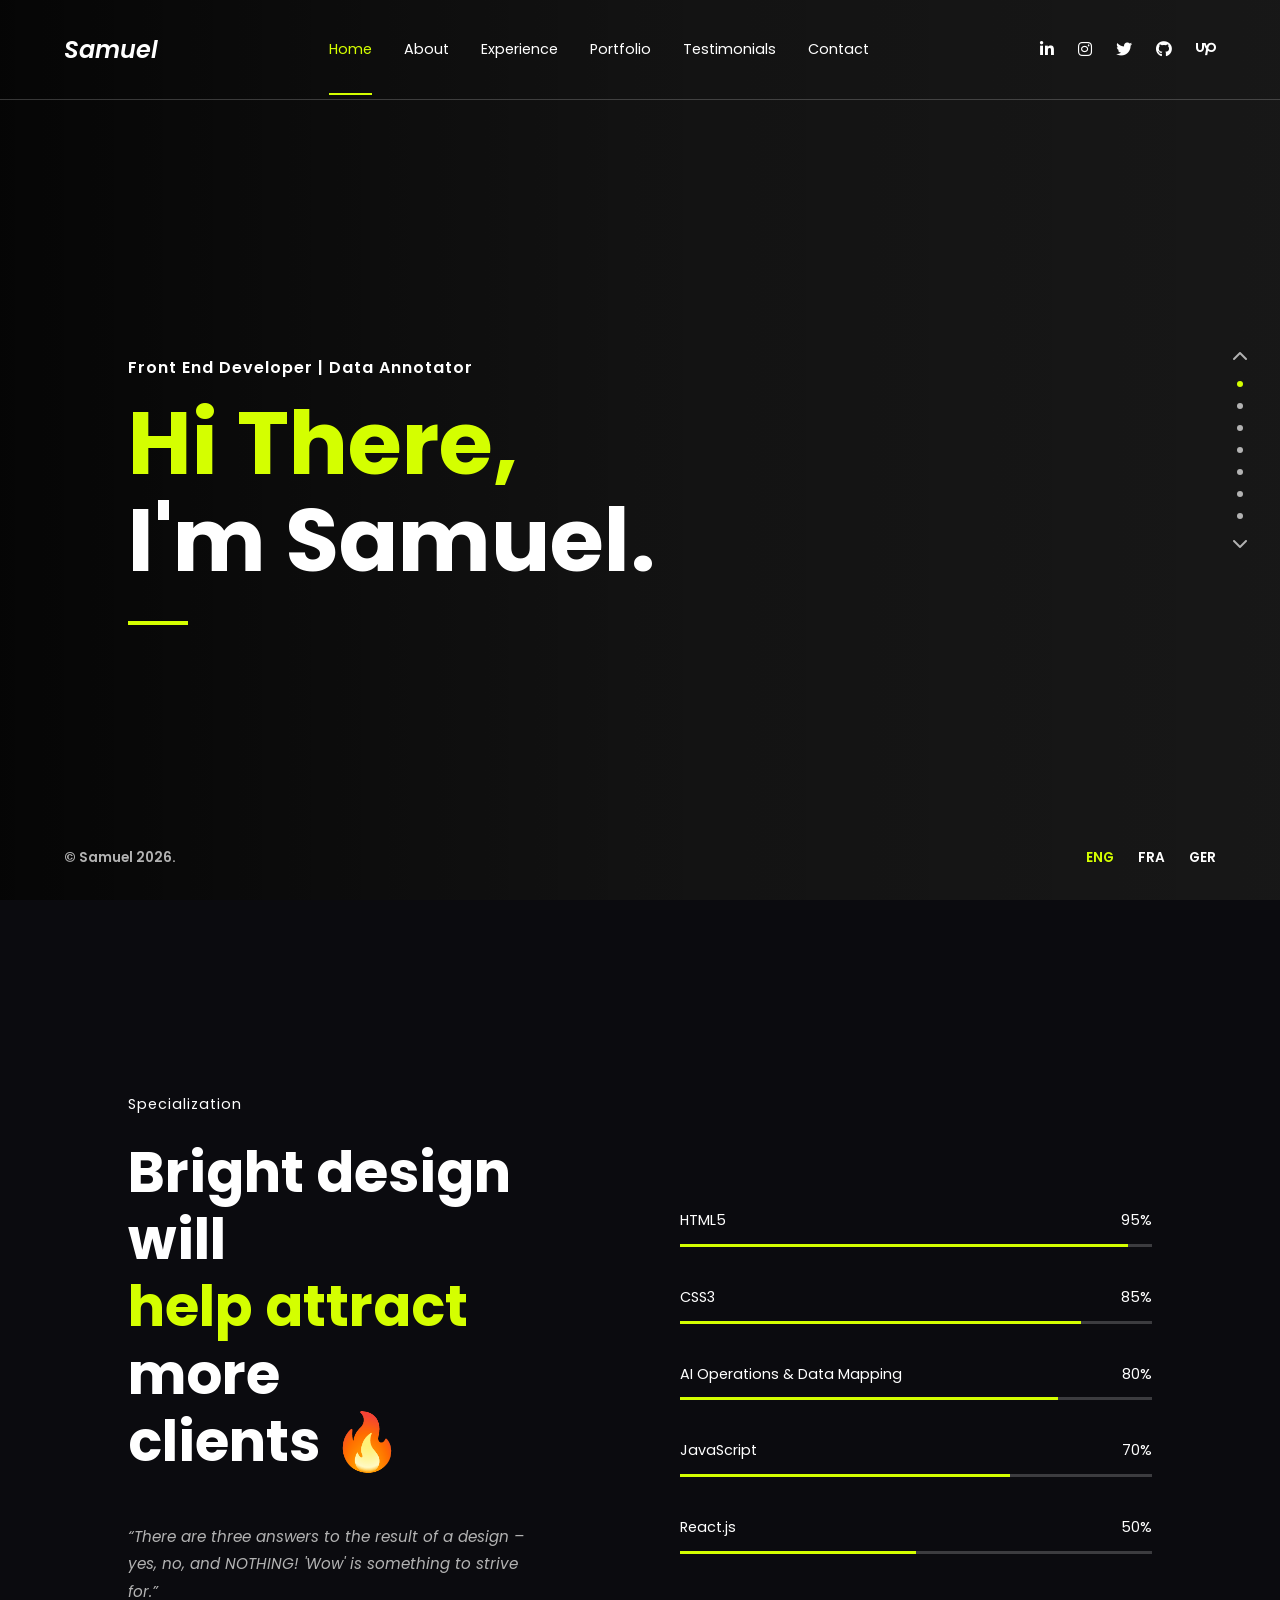
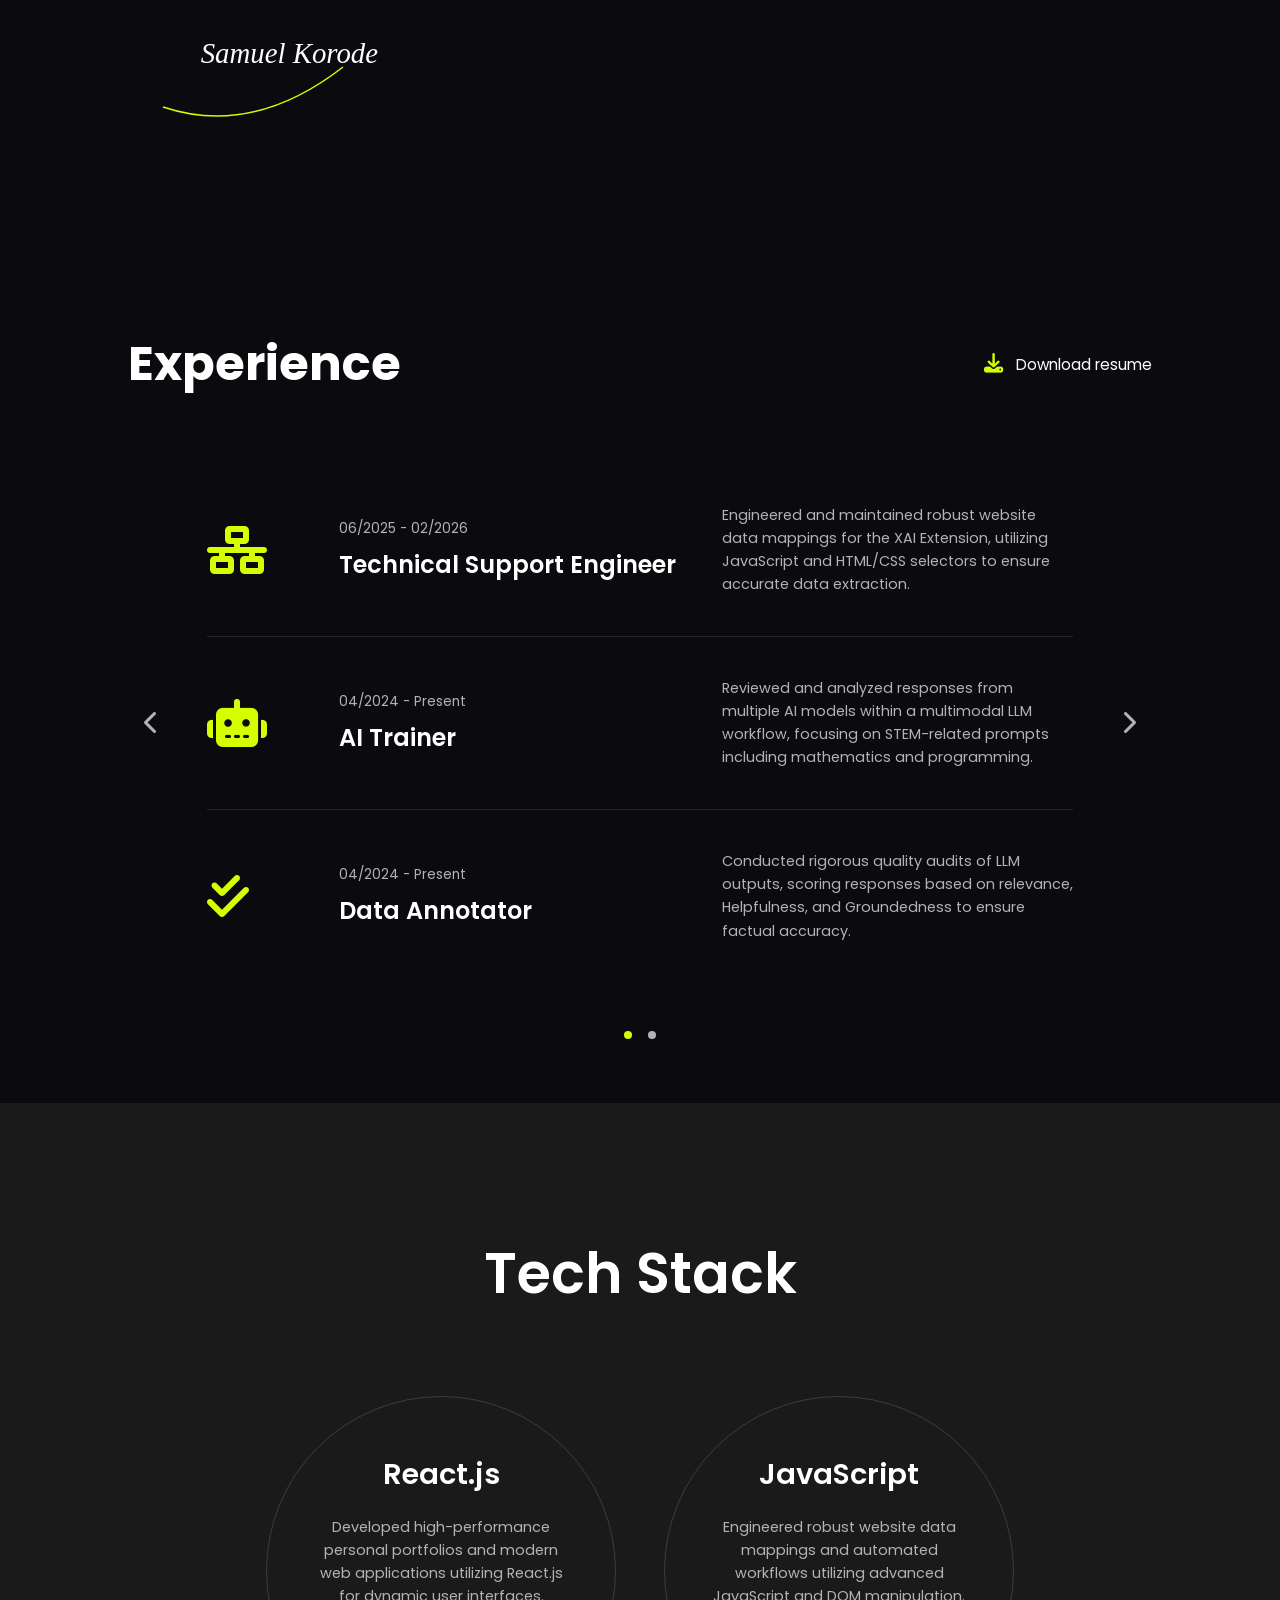
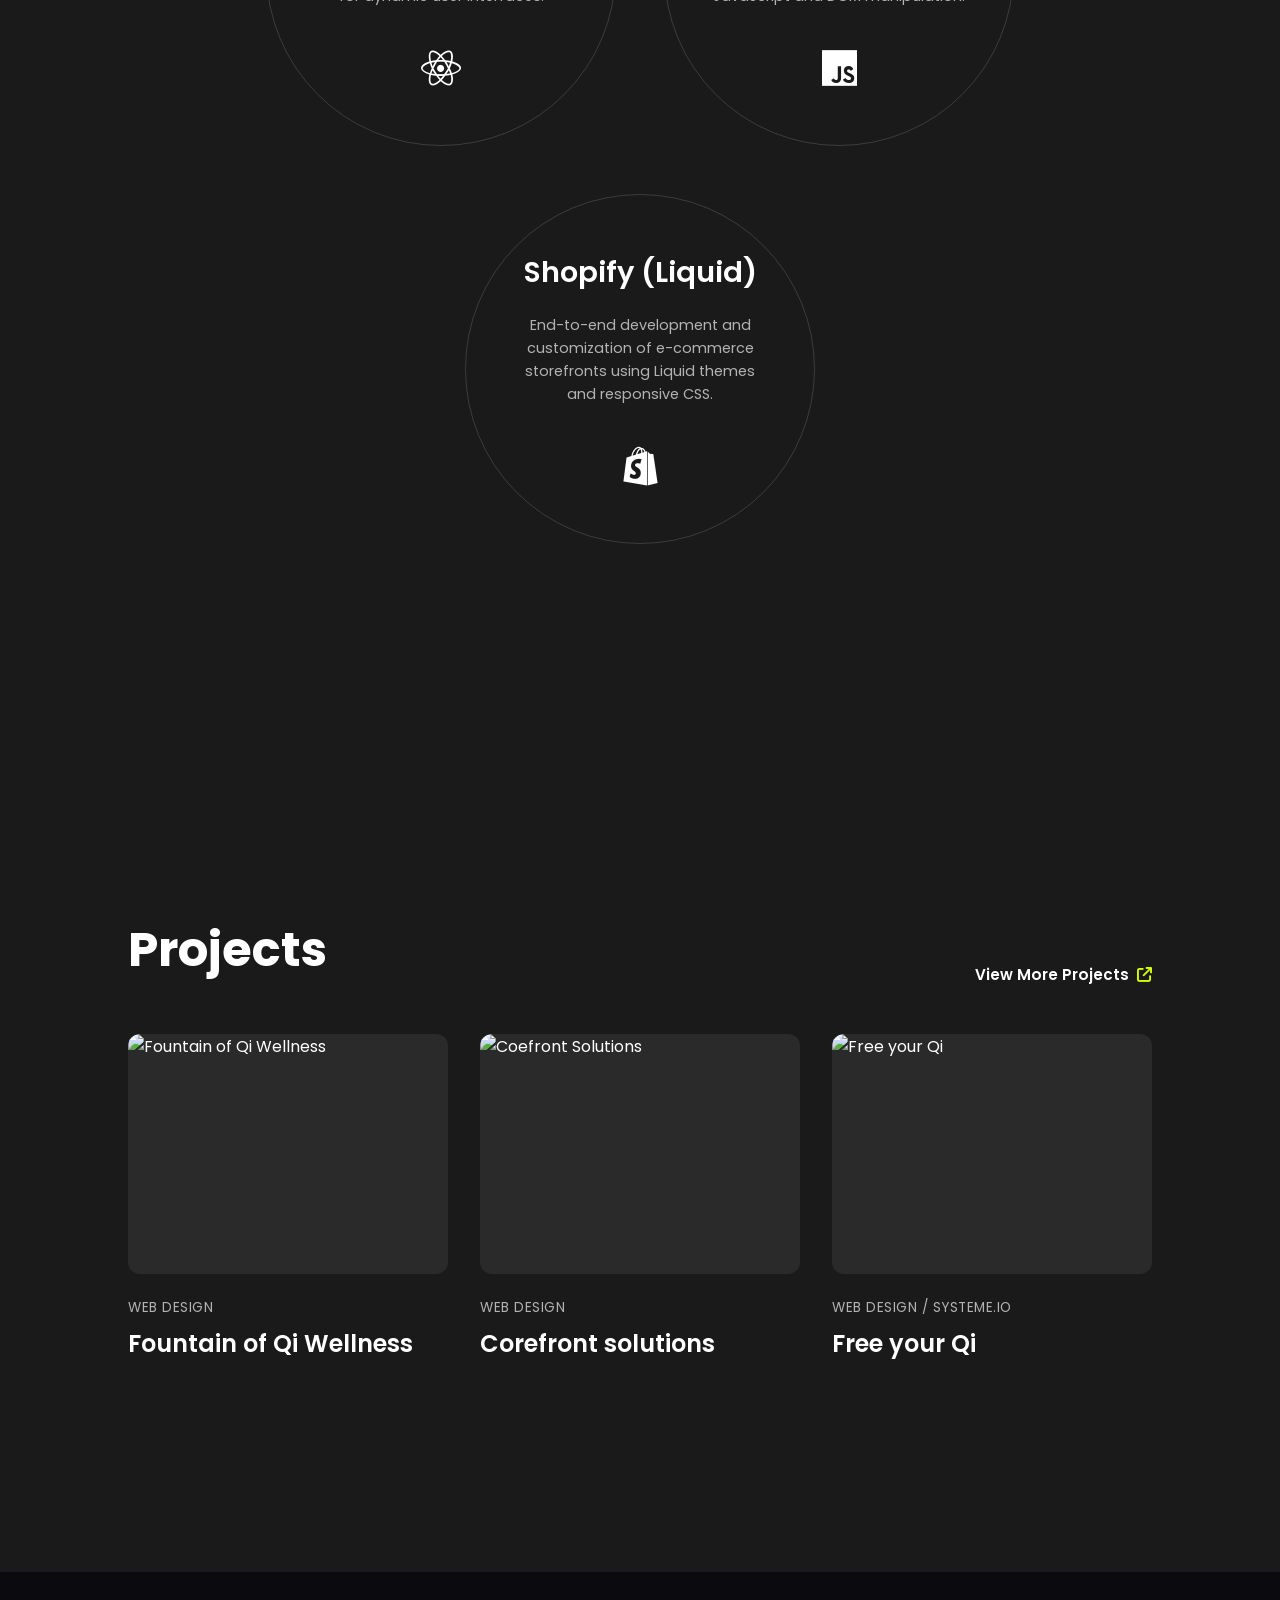
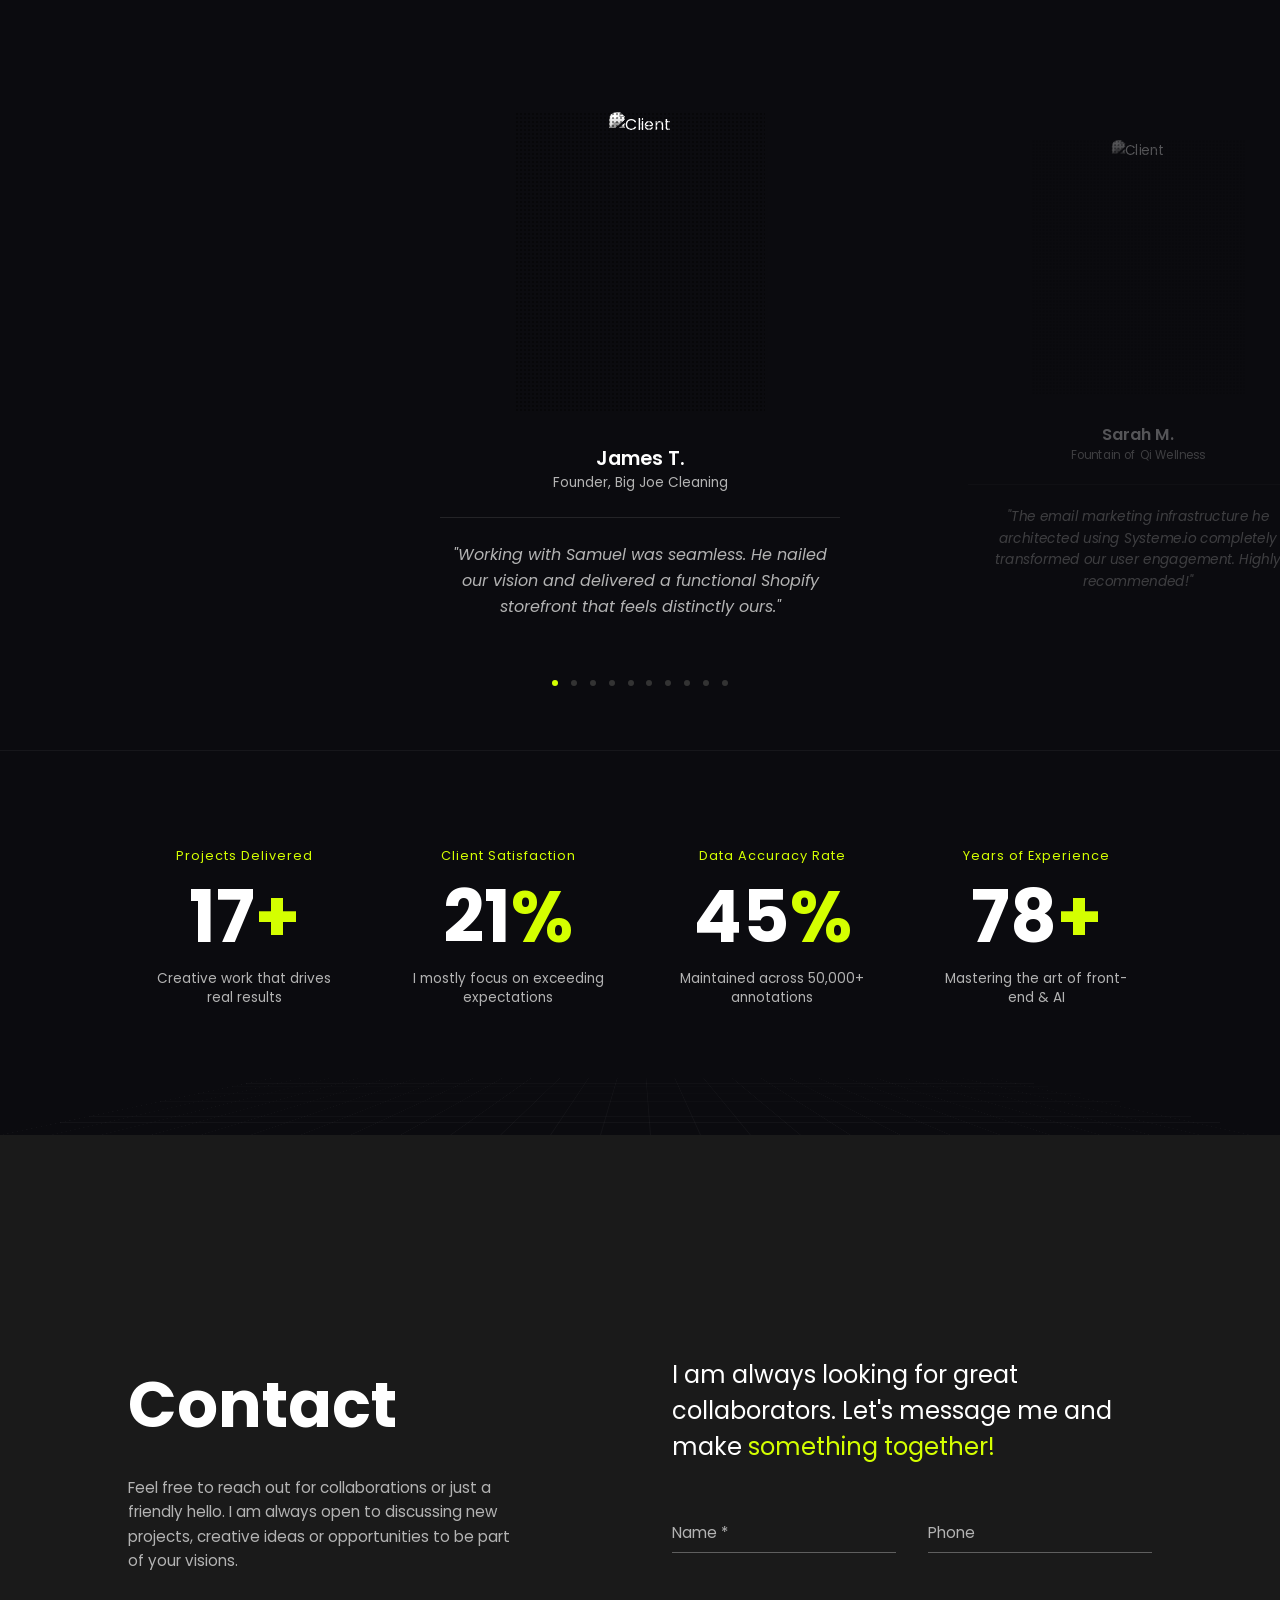
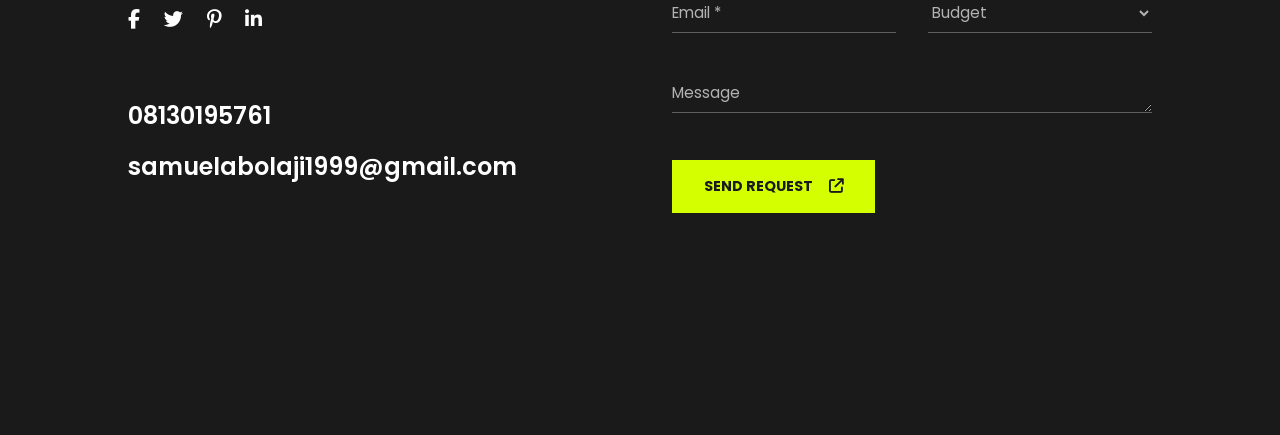
==== SAMUEL_KORODE/index.html @ cc72a1ad "Add files via upload" ====
<!DOCTYPE html>
<html lang="en">
<head>
    <meta charset="UTF-8">
    <meta name="viewport" content="width=device-width, initial-scale=1.0">
    <title>Samuel Korode - Portfolio</title>
    <link rel="stylesheet" href="style.css">
    <link rel="stylesheet" href="https://cdnjs.cloudflare.com/ajax/libs/font-awesome/6.4.0/css/all.min.css">
    <link rel="shortcut icon" href="https://www.dropbox.com/scl/fi/amat9wud481mohbebczax/Background_Samuel-2.jpg?rlkey=lfmu0e4gyakdia7gyqs7s1cp0&st=jr4d5zgm&raw=1" type="image/x-icon">
</head>
<body>
    
    <nav class="navbar" id="navbar">
        <div class="logo">Samuel</div>
        
        <ul class="nav-links">
            <li class="active"><a href="#home">Home</a></li>
            <li><a href="#about">About</a></li>
            <li><a href="#experience">Experience</a></li>
            <li><a href="#portfolio">Portfolio</a></li>
            <li><a href="#testimonials">Testimonials</a></li>
            <li><a href="#contact">Contact</a></li>
        </ul>

        <div class="social-icons">
            <a href="https://www.linkedin.com/in/samuel-korode-459b5424b?utm_source=share_via&utm_content=profile&utm_medium=member_ios" target="_blank" aria-label="LinkedIn"><i class="fab fa-linkedin-in"></i></a>
            <a href="https://www.instagram.com/abolajisammy?stkn=MWN5NDUyZHBla2lhZQ%3D%3D&utm_source=qr" target="_blank" aria-label="Instagram"><i class="fab fa-instagram"></i></a>
            <a href="https://x.com/abolajisammy?s=11" target="_blank" aria-label="X (Twitter)"><i class="fab fa-twitter"></i></a>
            <a href="https://github.com/Abolajisammy" target="_blank" aria-label="GitHub"><i class="fab fa-github"></i></a>
            <a href="https://www.upwork.com/freelancers/~01b46261e9707cd22a?companyReference=1553906785079644161&mp_source=share" target="_blank" aria-label="Upwork"><i class="fa-brands fa-upwork"></i></a>
        </div>

        <div class="hamburger">
            <i class="fas fa-bars"></i>
        </div>
    </nav>

    <header id="home" class="hero-section">
        <div class="overlay"></div>

        <div class="hero-content">
            <div class="text-content">
                <p class="subtitle">Front End Developer | Data Annotator</p>
                <h1 class="main-title">
                    <span class="accent-text">Hi There,</span><br>
                    I'm Samuel.
                </h1>
                <div class="accent-line"></div>
            </div>

            <div class="play-button-container" style="display: none;">
                <a href="#" class="play-button">
                    <i class="fas fa-play"></i>
                </a>
            </div>
        </div>

        <div class="slider-pagination">
            <i class="fas fa-chevron-up"></i>
            <span class="dot active-dot"></span>
            <span class="dot"></span>
            <span class="dot"></span>
            <span class="dot"></span>
            <span class="dot"></span>
            <span class="dot"></span>
            <span class="dot"></span>
            <i class="fas fa-chevron-down"></i>
        </div>
    </header>

    <section id="about" class="about-section">
        <div class="about-content">
            
            <div class="about-left">
                <p class="subtitle">Specialization</p>
                <h2 class="section-title">
                    Bright design will <br>
                    <span class="accent-text">help attract</span> more<br>
                    clients 🔥
                </h2>
                
                <div class="quote-box">
                    <p>“There are three answers to the result of a design – yes, no, and NOTHING! 'Wow' is something to strive for.”</p>
                    <div class="signature-wrapper">
                        <!-- Curved decorative line SVG -->
                        <svg class="signature-curve" viewBox="0 0 200 100" xmlns="http://www.w3.org/2000/svg">
                            <path d="M 10 90 Q 100 120 190 50" fill="transparent" stroke="#d4ff00" stroke-width="1.5"/>
                        </svg>
                        <span class="signature">Samuel Korode</span>
                    </div>
                </div>
            </div>

            <div class="about-right">
                
                <div class="skill">
                    <div class="skill-info">
                        <span>HTML5</span>
                        <span>95%</span>
                    </div>
                    <div class="skill-bar">
                        <div class="skill-progress" style="width: 95%;"></div>
                    </div>
                </div>

                <div class="skill">
                    <div class="skill-info">
                        <span>CSS3</span>
                        <span>85%</span>
                    </div>
                    <div class="skill-bar">
                        <div class="skill-progress" style="width: 85%;"></div>
                    </div>
                </div>

                <div class="skill">
                    <div class="skill-info">
                        <span>AI Operations & Data Mapping</span>
                        <span>80%</span>
                    </div>
                    <div class="skill-bar">
                        <div class="skill-progress" style="width: 80%;"></div>
                    </div>
                </div>

                <div class="skill">
                    <div class="skill-info">
                        <span>JavaScript</span>
                        <span>70%</span>
                    </div>
                    <div class="skill-bar">
                        <div class="skill-progress" style="width: 70%;"></div>
                    </div>
                </div>

                <div class="skill">
                    <div class="skill-info">
                        <span>React.js</span>
                        <span>50%</span>
                    </div>
                    <div class="skill-bar">
                        <div class="skill-progress" style="width: 50%;"></div>
                    </div>
                </div>

            </div>
        </div>
    </section>
    <section id="experience" class="experience-section">
        <div class="exp-container">
            
            <!-- Header -->
            <div class="exp-header">
                <h2 class="section-title">Experience</h2>
                <a href="Samuel korode__Resume.pdf" class="download-btn" download>
                    <i class="fas fa-download"></i> Download resume
                </a>
            </div>

            <div class="carousel-wrapper">
                <button class="carousel-btn prev-btn"><i class="fas fa-chevron-left"></i></button>
                
                <div class="carousel-track-container">
                    <ul class="carousel-track">
                        
                        <li class="carousel-slide current-slide">
                            <div class="exp-row">
                                <div class="exp-logo"><i class="fas fa-network-wired fa-3x"></i></div>
                                <div class="exp-details">
                                    <span class="exp-date">06/2025 - 02/2026</span>
                                    <h3 class="exp-title">Technical Support Engineer</h3>
                                </div>
                                <div class="exp-desc">
                                    <p>Engineered and maintained robust website data mappings for the XAI Extension, utilizing JavaScript and HTML/CSS selectors to ensure accurate data extraction.</p>
                                </div>
                            </div>
                            
                            <div class="exp-row">
                                <div class="exp-logo"><i class="fas fa-robot fa-3x"></i></div>
                                <div class="exp-details">
                                    <span class="exp-date">04/2024 - Present</span>
                                    <h3 class="exp-title">AI Trainer</h3>
                                </div>
                                <div class="exp-desc">
                                    <p>Reviewed and analyzed responses from multiple AI models within a multimodal LLM workflow, focusing on STEM-related prompts including mathematics and programming.</p>
                                </div>
                            </div>

                            <div class="exp-row border-none">
                                <div class="exp-logo"><i class="fas fa-check-double fa-3x"></i></div>
                                <div class="exp-details">
                                    <span class="exp-date">04/2024 - Present</span>
                                    <h3 class="exp-title">Data Annotator</h3>
                                </div>
                                <div class="exp-desc">
                                    <p>Conducted rigorous quality audits of LLM outputs, scoring responses based on relevance, Helpfulness, and Groundedness to ensure factual accuracy.</p>
                                </div>
                            </div>
                        </li>

                        <li class="carousel-slide">
                            <div class="exp-row border-none">
                                <div class="exp-logo"><i class="fas fa-code fa-3x"></i></div>
                                <div class="exp-details">
                                    <span class="exp-date">02/2022 - Present</span>
                                    <h3 class="exp-title">Front End Developer</h3>
                                </div>
                                <div class="exp-desc">
                                    <p>End-to-end development and customization of the Big Joe Cleaning Kit storefront, modifying Liquid themes and CSS to ensure mobile responsiveness.</p>
                                </div>
                            </div>
                        </li>

                    </ul>
                </div>

                <button class="carousel-btn next-btn"><i class="fas fa-chevron-right"></i></button>
            </div>

            <!-- Pagination Dots -->
            <div class="carousel-nav">
                <button class="carousel-indicator current-indicator"></button>
                <button class="carousel-indicator"></button>
            </div>

        </div>
    </section>
    <section id="tech-stack" class="tech-stack-section">
        <h2 class="section-title text-center">Tech Stack</h2>
        
        <div class="tech-container">
            <div class="tech-circle">
                <h3>React.js</h3>
                <p>Developed high-performance personal portfolios and modern web applications utilizing React.js for dynamic user interfaces.</p>
                <i class="fab fa-react tech-icon"></i>
            </div>
            
            <div class="tech-circle">
                <h3>JavaScript</h3>
                <p>Engineered robust website data mappings and automated workflows utilizing advanced JavaScript and DOM manipulation.</p>
                <i class="fab fa-js tech-icon"></i>
            </div>
            
            <div class="tech-circle">
                <h3>Shopify (Liquid)</h3>
                <p>End-to-end development and customization of e-commerce storefronts using Liquid themes and responsive CSS.</p>
                <i class="fab fa-shopify tech-icon"></i>
            </div>
        </div>
    </section>
    <section id="portfolio" class="projects-section">
        <div class="projects-container">
            
            <div class="projects-header">
                <h2 class="section-title">Projects</h2>
                <a href="#" class="view-more-link">
                    View More Projects <i class="fas fa-arrow-up-right-from-square"></i>
                </a>
            </div>

            <div class="projects-carousel-wrapper">
                
                <div class="projects-track" id="projects-track">
                    <a href="https://fountainofqi.com" class="project-card">
                        <div class="project-img-wrapper">
                            <img src="https://www.dropbox.com/scl/fi/x8t20z3b37zjzmghgv7il/authentically-free.jpg?rlkey=fxzi6b0e34pwojoc3xasxn6ox&st=z2bd4tbh&raw=1" alt="Fountain of Qi Wellness">
                        </div>
                        <div class="project-meta">Web Design</div>
                        <h3 class="project-title">Fountain of Qi Wellness</h3>
                    </a>
                    <a href="https://corefrontsolutions.com" class="project-card">
                        <div class="project-img-wrapper">
                            <img src="https://www.dropbox.com/scl/fi/h4mfdyfpnd7dxkvns9xe9/CEO_Esther.png?rlkey=sxcdgjcflf0rbctpo3eii72jb&st=sk0ubn0n&raw=1" alt="Coefront Solutions">
                        </div>
                        <div class="project-meta">Web Design</div>
                        <h3 class="project-title">Corefront solutions</h3>
                    </a>
                    <a href="https://freeyourqi.systeme.io" class="project-card">
                        <div class="project-img-wrapper">
                            <img src="https://www.dropbox.com/scl/fi/xbopnca3kw4on05q1j9qc/nicole-fountain-of-qi.jpg?rlkey=s8gv5id500e6xa69ty7ykfrsk&st=p3ftjqp9&raw=1" alt="Free your Qi">
                        </div>
                        <div class="project-meta">Web Design / Systeme.io</div>
                        <h3 class="project-title">Free your Qi</h3>
                    </a>

                    <a href="" class="project-card">
                        <div class="project-img-wrapper">
                            <img src="https://www.dropbox.com/scl/fi/tb9ttgclu7egjd18iyrmy/Jellyroll-album-photo.jpg?rlkey=uht521m86dgurn57zw4zp78b8&st=luuximnc&raw=1" alt="Jelly Roll Website">
                        </div>
                        <div class="project-meta">Web Design</div>
                        <h3 class="project-title">Jelly Roll Website</h3>
                    </a>

                    <a href="" class="project-card">
                        <div class="project-img-wrapper">
                            <img src="https://www.dropbox.com/scl/fi/nv9pqwpi9jei2ufxl71x9/cat.png?rlkey=a2726q6147xqs3tdlso3sn50i&st=lgv0j6nx&raw=1" alt="wpg pets website">
                        </div>
                        <div class="project-meta">Web Design</div>
                        <h3 class="project-title">WPG Pets Website</h3>
                    </a>

                    <a href="" class="project-card">
                        <div class="project-img-wrapper">
                            <img src="https://www.dropbox.com/scl/fi/0qbkkywzf64ajlk14dmf9/dirt-plastic.jpg?rlkey=xl9nl9ai1dspl3svohs7ccrh9&st=du6mctsy&raw=1" alt="WRC Recycling website">
                        </div>
                        <div class="project-meta">Web Design</div>
                        <h3 class="project-title">WRC Recycling Website</h3>
                    </a>

                    <a href="https://sauelabolajikorode.vercel.app" class="project-card">
                        <div class="project-img-wrapper">
                            <img src="https://www.dropbox.com/scl/fi/1e8efqmx8ijjkbqaxw813/forms.jpg?rlkey=fy6ot8utifmxe252zur8337le&st=plj7zwvm&raw=1" alt="Portfolio">
                        </div>
                        <div class="project-meta">Web Design</div>
                        <h3 class="project-title">Portfolio - Sam</h3>
                    </a>

                    <a href="" class="project-card">
                        <div class="project-img-wrapper">
                            <img src="https://www.dropbox.com/scl/fi/aewh96upsgrdp4njnff5a/wigs.jpg?rlkey=un47ecb60rywzaybg8l3uj4gt&st=fjuzaztc&raw=1" alt="Hair By Timmy Website">
                        </div>
                        <div class="project-meta">Web Design</div>
                        <h3 class="project-title">Hair By Timmy Website</h3>
                    </a>

                    <a href="" class="project-card">
                        <div class="project-img-wrapper">
                            <img src="https://www.dropbox.com/scl/fi/a9f8lp0ym58j7wit9gw11/hair-by-timmy.jpg?rlkey=7ebav3apnvmolvhyxebpsnyuu&st=lv25uft3&raw=1" alt="Lux Wig">
                        </div>
                        <div class="project-meta">E-commerce</div>
                        <h3 class="project-title">Lux Wig</h3>
                    </a>

                    <a href="" class="project-card">
                        <div class="project-img-wrapper">
                            <img src="https://www.dropbox.com/scl/fi/8ihh5qktqofar3ez8gu0j/turkey.jpg?rlkey=seiv0pbj5wckt4jiy5lgk9fm8&st=rdi44bf7&raw=1" alt="African Meal Website">
                        </div>
                        <div class="project-meta">Web Design</div>
                        <h3 class="project-title">African Meal Website</h3>
                    </a>

                    <a href="" class="project-card">
                        <div class="project-img-wrapper">
                            <img src="https://www.dropbox.com/scl/fi/3amv2a7oj11l4lskbgvd1/buy-sell.jpg?rlkey=z1yyn09bcyn8j0xrjvz2h9mnz&st=c1it1jpc&raw=1" alt="Komfort Klick Inc.">
                        </div>
                        <div class="project-meta">Business Site</div>
                        <h3 class="project-title">Komfort Klick Inc.</h3>
                    </a>

                </div>
            </div>

        </div>
    </section>
    <section id="testimonials" class="testi-stats-section">
        
        <div class="testi-container">
            <div class="testi-track" id="testi-track">
                
                <!-- Client 1 -->
                <div class="testi-card">
                    <div class="testi-img">
                        <img src="https://images.unsplash.com/photo-1507003211169-0a1dd7228f2d?q=80&w=400&auto=format&fit=crop" alt="Client">
                    </div>
                    <div class="testi-info">
                        <h4>James T.</h4>
                        <p class="testi-role">Founder, Big Joe Cleaning</p>
                        <p class="testi-quote">"Working with Samuel was seamless. He nailed our vision and delivered a functional Shopify storefront that feels distinctly ours."</p>
                    </div>
                </div>

                <!-- Client 2 -->
                <div class="testi-card">
                    <div class="testi-img">
                        <img src="https://images.unsplash.com/photo-1494790108377-be9c29b29330?q=80&w=400&auto=format&fit=crop" alt="Client">
                    </div>
                    <div class="testi-info">
                        <h4>Sarah M.</h4>
                        <p class="testi-role">Fountain of Qi Wellness</p>
                        <p class="testi-quote">"The email marketing infrastructure he architected using Systeme.io completely transformed our user engagement. Highly recommended!"</p>
                    </div>
                </div>

                <!-- Client 3 -->
                <div class="testi-card">
                    <div class="testi-img">
                        <img src="https://images.unsplash.com/photo-1519085360753-af0119f7cbe7?q=80&w=400&auto=format&fit=crop" alt="Client">
                    </div>
                    <div class="testi-info">
                        <h4>Timmy A.</h4>
                        <p class="testi-role">Hair By Timmy</p>
                        <p class="testi-quote">"A true professional. Samuel built my custom website fast, optimized it for mobile, and made the whole process stress-free."</p>
                    </div>
                </div>

                <!-- Client 4 -->
                <div class="testi-card">
                    <div class="testi-img">
                        <img src="https://images.unsplash.com/photo-1573496359142-b8d87734a5a2?q=80&w=400&auto=format&fit=crop" alt="Client">
                    </div>
                    <div class="testi-info">
                        <h4>Chidera O.</h4>
                        <p class="testi-role">Independent Client</p>
                        <p class="testi-quote">"His eye for design and technical knowledge of React created a portfolio that gets me compliments in every interview."</p>
                    </div>
                </div>

                <!-- Client 5 -->
                <div class="testi-card">
                    <div class="testi-img">
                        <img src="https://images.unsplash.com/photo-1506794778202-cad84cf45f1d?q=80&w=400&auto=format&fit=crop" alt="Client">
                    </div>
                    <div class="testi-info">
                        <h4>Michael K.</h4>
                        <p class="testi-role">Project Lead</p>
                        <p class="testi-quote">"The data mapping accuracy Samuel brought to our XAI extension was flawless. He caught bugs before they ever reached the end-user."</p>
                    </div>
                </div>

                <!-- Client 6 -->
                <div class="testi-card">
                    <div class="testi-img">
                        <img src="https://images.unsplash.com/photo-1580489944761-15a19d654956?q=80&w=400&auto=format&fit=crop" alt="Client">
                    </div>
                    <div class="testi-info">
                        <h4>Amina B.</h4>
                        <p class="testi-role">Lux Wig</p>
                        <p class="testi-quote">"I needed an e-commerce interface that was sleek and fast. Samuel delivered exactly that, and my sales have improved because of it."</p>
                    </div>
                </div>

                <!-- Client 7 -->
                <div class="testi-card">
                    <div class="testi-img">
                        <img src="https://images.unsplash.com/photo-1531427186611-ecfd6d936c79?q=80&w=400&auto=format&fit=crop" alt="Client">
                    </div>
                    <div class="testi-info">
                        <h4>David R.</h4>
                        <p class="testi-role">Hugo Technologies</p>
                        <p class="testi-quote">"His adversarial testing and multi-constraint dataset development pushed our AI models to a completely new level of reliability."</p>
                    </div>
                </div>

                <!-- Client 8 -->
                <div class="testi-card">
                    <div class="testi-img">
                        <img src="https://images.unsplash.com/photo-1529626455594-4ff0802cfb7e?q=80&w=400&auto=format&fit=crop" alt="Client">
                    </div>
                    <div class="testi-info">
                        <h4>Jessica W.</h4>
                        <p class="testi-role">Komfort Klick Inc.</p>
                        <p class="testi-quote">"From DNS propagation to modern web builds, Samuel handles the complex backend logic while maintaining beautiful front-end designs."</p>
                    </div>
                </div>

                <!-- Client 9 -->
                <div class="testi-card">
                    <div class="testi-img">
                        <img src="https://images.unsplash.com/photo-1500648767791-00dcc994a43e?q=80&w=400&auto=format&fit=crop" alt="Client">
                    </div>
                    <div class="testi-info">
                        <h4>Oluwatosin O.</h4>
                        <p class="testi-role">Creative Director</p>
                        <p class="testi-quote">"He doesn't just write code; he understands the marketing aspect. His landing pages have significantly boosted our lead capture rate."</p>
                    </div>
                </div>

                <!-- Client 10 -->
                <div class="testi-card">
                    <div class="testi-img">
                        <img src="https://images.unsplash.com/photo-1438761681033-6461ffad8d80?q=80&w=400&auto=format&fit=crop" alt="Client">
                    </div>
                    <div class="testi-info">
                        <h4>Daniel L.</h4>
                        <p class="testi-role">Operations Manager</p>
                        <p class="testi-quote">"Samuel annotated over 50,000 data points for us with 95% accuracy. His attention to detail is truly unmatched in the industry."</p>
                    </div>
                </div>

            </div>

            <div class="testi-nav">
                <!-- 10 dots -->
                <span class="testi-dot active-dot"></span><span class="testi-dot"></span><span class="testi-dot"></span>
                <span class="testi-dot"></span><span class="testi-dot"></span><span class="testi-dot"></span>
                <span class="testi-dot"></span><span class="testi-dot"></span><span class="testi-dot"></span><span class="testi-dot"></span>
            </div>
        </div>

        <div class="stats-container">
            <div class="stats-grid-bg"></div>
            
            <div class="stats-row">
                <div class="stat-item">
                    <p class="stat-label">Projects Delivered</p>
                    <h3 class="stat-number"><span class="random-counter" data-target="15">0</span><span class="accent-text">+</span></h3>
                    <p class="stat-desc">Creative work that drives real results</p>
                </div>
                
                <div class="stat-item">
                    <p class="stat-label">Client Satisfaction</p>
                    <h3 class="stat-number"><span class="random-counter" data-target="96">0</span><span class="accent-text">%</span></h3>
                    <p class="stat-desc">I mostly focus on exceeding expectations</p>
                </div>

                <div class="stat-item">
                    <p class="stat-label">Data Accuracy Rate</p>
                    <h3 class="stat-number"><span class="random-counter" data-target="95">0</span><span class="accent-text">%</span></h3>
                    <p class="stat-desc">Maintained across 50,000+ annotations</p>
                </div>

                <div class="stat-item">
                    <p class="stat-label">Years of Experience</p>
                    <h3 class="stat-number"><span class="random-counter" data-target="4">0</span><span class="accent-text">+</span></h3>
                    <p class="stat-desc">Mastering the art of front-end & AI</p>
                </div>
            </div>
        </div>

    </section>
    <section id="contact" class="contact-section">
        <div class="contact-overlay"></div>

        <div class="contact-container">
            
            <div class="contact-left">
                <h2 class="contact-title">Contact</h2>
                <p class="contact-subtext">Feel free to reach out for collaborations or just a friendly hello. I am always open to discussing new projects, creative ideas or opportunities to be part of your visions.</p>
                
                <div class="contact-socials">
                    <a href="#"><i class="fab fa-facebook-f"></i></a>
                    <a href="#"><i class="fab fa-twitter"></i></a>
                    <a href="#"><i class="fab fa-pinterest-p"></i></a>
                    <a href="#"><i class="fab fa-linkedin-in"></i></a>
                </div>

                <div class="contact-details">
                    <p class="contact-phone">08130195761</p>
                    <p class="contact-email">samuelabolaji1999@gmail.com</p>
                </div>
            </div>

            <div class="contact-right">
                <h3 class="form-heading">
                    I am always looking for great collaborators. Let's message me and make <span class="accent-text">something together!</span>
                </h3>

                <form class="contact-form" id="contact-form">
                    <div class="form-row">
                        <div class="input-group">
                            <input type="text" id="name" required placeholder="Name *">
                        </div>
                        <div class="input-group">
                            <input type="tel" id="phone" placeholder="Phone">
                        </div>
                    </div>
                    
                    <div class="form-row">
                        <div class="input-group">
                            <input type="email" id="email" required placeholder="Email *">
                        </div>
                        <div class="input-group">
                            <select id="budget">
                                <option value="" disabled selected>Budget</option>
                                <option value="<500">Less than $500</option>
                                <option value="500-1k">$500 - $1,000</option>
                                <option value="1k-5k">$1,000 - $5,000</option>
                                <option value="5k+">$5,000+</option>
                            </select>
                        </div>
                    </div>

                    <div class="form-row full-width">
                        <div class="input-group">
                            <textarea id="message" required placeholder="Message" rows="1"></textarea>
                        </div>
                    </div>

                    <button type="submit" class="submit-btn">
                        SEND REQUEST <i class="fas fa-arrow-up-right-from-square"></i>
                    </button>
                </form>
            </div>

        </div>
    </section>






    <!-- Floating Footer Elements (Shared across sections globally) -->
    <div class="floating-elements dark-mode-elements">
        <div class="copyright">
            &copy; Samuel 2026.
        </div>
        
        <div class="lang-selector">
            <a href="#" class="active-lang">ENG</a>
            <a href="#">FRA</a>
            <a href="#">GER</a>
        </div>
    </div>

    <script src="script.js"></script>
</body>
</html>
---- SAMUEL_KORODE/style.css ----
/* --- Google Fonts --- */
@import url('https://fonts.googleapis.com/css2?family=Poppins:wght@300;400;600;700&display=swap');

/* --- CSS Variables --- */
:root {
    --accent-color: #d4ff00; /* Lime-green accent */
    --text-light: #ffffff;
    --text-muted: #b3b3b3;
    --border-color: rgba(255, 255, 255, 0.2);
    --bg-dark: #1a1a1a;
    --bg-deep-dark: #0b0b0f;
    --font-main: 'Poppins', sans-serif;
}

/* --- Global Resets --- */
* {
    margin: 0;
    padding: 0;
    box-sizing: border-box;
}

body, html {
    font-family: var(--font-main);
    background-color: var(--bg-dark);
    color: var(--text-light);
    overflow-x: hidden;
    scroll-behavior: smooth;
}

a {
    text-decoration: none;
    color: var(--text-light);
    transition: color 0.3s ease;
}

/* --- Sticky Navigation --- */
.navbar {
    position: fixed;
    top: 0;
    left: 0;
    width: 100%;
    z-index: 1000;
    display: flex;
    justify-content: space-between;
    align-items: center;
    padding: 2rem 4rem;
    border-bottom: 1px solid var(--border-color);
    background-color: transparent;
    transition: background-color 0.4s ease, padding 0.4s ease, border-color 0.4s ease;
}

/* Scrolled state for the sticky header */
.navbar.scrolled {
    background-color: var(--bg-deep-dark);
    padding: 1rem 4rem;
    border-bottom: 1px solid rgba(212, 255, 0, 0.2);
    box-shadow: 0 4px 20px rgba(0, 0, 0, 0.5);
}

.logo {
    font-size: 1.5rem;
    font-style: italic;
    font-weight: 600;
}

.nav-links {
    display: flex;
    list-style: none;
    gap: 2rem;
}

.nav-links li {
    font-size: 0.9rem;
    font-weight: 400;
    position: relative;
}

.nav-links li.active a, .nav-links a:hover {
    color: var(--accent-color);
}

.nav-links li.active::after {
    content: '';
    position: absolute;
    bottom: -35px;
    left: 0;
    width: 100%;
    height: 2px;
    background-color: var(--accent-color);
}

.navbar.scrolled .nav-links li.active::after {
    bottom: -19px; /* Adjusts active line for the thinner scrolled navbar */
}

.social-icons {
    display: flex;
    gap: 1.5rem;
}

.social-icons a:hover {
    color: var(--accent-color);
}

.hamburger {
    display: none;
    font-size: 1.5rem;
    cursor: pointer;
    z-index: 20;
}

/* --- Hero Section & Background --- */
.hero-section {
    position: relative;
    width: 100vw;
    height: 100vh;
    background: url('https://www.dropbox.com/scl/fi/2en8z0taer8ib3r7tmgd4/Background_Samuel-1.jpg?rlkey=4zjzxwej9wxgg9vuni4zw44zw&st=cbdjf2xn&raw=1') no-repeat center center/cover;
    display: flex;
    flex-direction: column;
}

.overlay {
    position: absolute;
    top: 0; left: 0; right: 0; bottom: 0;
    background: linear-gradient(to right, rgba(0,0,0,0.8) 0%, rgba(0,0,0,0.3) 50%, rgba(0,0,0,0.1) 100%);
    z-index: 1;
}

/* --- Hero Main Content --- */
.hero-content {
    position: relative;
    z-index: 10;
    flex: 1;
    display: flex;
    justify-content: space-between;
    align-items: center;
    padding: 0 10%;
    margin-top: 80px; /* Offset for navbar */
}

.text-content { max-width: 600px; }

.subtitle {
    font-size: 1rem;
    font-weight: 600;
    margin-bottom: 1rem;
    letter-spacing: 1px;
}

.main-title {
    font-size: 5.5rem;
    line-height: 1.1;
    font-weight: 700;
    margin-bottom: 2rem;
}

.accent-text { color: var(--accent-color); }

.accent-line {
    width: 60px;
    height: 4px;
    background-color: var(--accent-color);
}

/* --- Play Button --- */
.play-button-container { margin-right: 15%; }

.play-button {
    display: flex;
    justify-content: center;
    align-items: center;
    width: 80px;
    height: 80px;
    border: 1px solid var(--border-color);
    border-radius: 50%;
    font-size: 1.2rem;
    transition: all 0.3s ease;
}

.play-button:hover {
    background-color: var(--accent-color);
    color: #000;
    border-color: var(--accent-color);
}

/* --- About / Specialization Section --- */
.about-section {
    background-color: var(--bg-deep-dark);
    min-height: 100vh;
    display: flex;
    align-items: center;
    padding: 8rem 10% 4rem;
    position: relative;
}

.about-content {
    display: flex;
    justify-content: space-between;
    align-items: center;
    width: 100%;
    gap: 5rem;
}

.about-left, .about-right { flex: 1; }

.about-left .subtitle {
    font-size: 0.9rem;
    font-weight: 400;
    margin-bottom: 1.5rem;
    color: var(--text-light);
}

.about-left .section-title {
    font-size: 3.5rem;
    line-height: 1.2;
    font-weight: 700;
    margin-bottom: 3rem;
}

.quote-box { max-width: 400px; }

.quote-box p {
    font-size: 0.95rem;
    color: var(--text-muted);
    font-style: italic;
    line-height: 1.8;
}

.signature-wrapper {
    position: relative;
    margin-top: 2rem;
    text-align: right;
    width: 250px;
}

.signature {
    font-family: 'Times New Roman', serif;
    font-size: 1.8rem;
    font-style: italic;
    color: var(--text-light);
    position: relative;
    z-index: 2;
}

.signature-curve {
    position: absolute;
    top: -20px;
    left: 0;
    width: 100%;
    height: 100px;
    z-index: 1;
}

/* --- Skill Progress Bars --- */
.about-right {
    display: flex;
    flex-direction: column;
    gap: 2.5rem;
}

.skill-info {
    display: flex;
    justify-content: space-between;
    font-size: 0.9rem;
    font-weight: 400;
    margin-bottom: 0.8rem;
}

.skill-bar {
    width: 100%;
    height: 3px;
    background-color: rgba(255, 255, 255, 0.2);
    position: relative;
}

.skill-progress {
    position: absolute;
    top: 0;
    left: 0;
    height: 100%;
    background-color: var(--accent-color);
    transition: width 1.5s cubic-bezier(0.1, 0.5, 0.1, 1);
}

/* --- Floating Elements (Footer/Lang) --- */
.floating-elements {
    position: fixed;
    bottom: 2rem;
    left: 4rem;
    right: 4rem;
    display: flex;
    justify-content: space-between;
    align-items: center;
    z-index: 900;
    font-size: 0.85rem;
    font-weight: 600;
    color: var(--text-muted);
}

.lang-selector {
    display: flex;
    gap: 1.5rem;
}

.active-lang { color: var(--accent-color); }
.lang-selector a:hover { color: var(--text-light); }

/* --- Slider Pagination (Right Side) --- */
.slider-pagination {
    position: fixed;
    right: 2rem;
    top: 50%;
    transform: translateY(-50%);
    display: flex;
    flex-direction: column;
    align-items: center;
    gap: 1rem;
    z-index: 900;
    color: var(--text-muted);
}

.dot {
    width: 6px;
    height: 6px;
    background-color: var(--text-muted);
    border-radius: 50%;
    cursor: pointer;
}

.active-dot { background-color: var(--accent-color); }

/* --- Mobile & Tablet Responsiveness --- */
@media (max-width: 1024px) {
    .main-title { font-size: 4rem; }
    .play-button-container { margin-right: 5%; }
    
    .about-content {
        flex-direction: column;
        gap: 4rem;
    }
    .about-left .section-title { font-size: 2.8rem; }
    .exp-row {
        grid-template-columns: 80px 1fr; 
    }
    .exp-desc {
        grid-column: 1 / -1; 
        margin-top: -1rem;
    }

    .tech-container { gap: 2rem; }
    .tech-circle {
        min-width: 280px;
        padding: 2rem;
    }
    .tech-stack-section .section-title { font-size: 3rem; }
    .project-card {
        flex: 0 0 calc(50% - 1rem); 
    }
    .contact-container {
        flex-direction: column;
        gap: 5rem;
    }
}

@media (max-width: 768px) {
    .navbar { padding: 1.5rem 2rem; }
    .navbar.scrolled { padding: 1rem 2rem; }
    
    .nav-links {
        position: fixed;
        top: 0; right: -100%;
        width: 250px; height: 100vh;
        background-color: rgba(11, 11, 15, 0.98);
        flex-direction: column;
        justify-content: center;
        align-items: center;
        transition: right 0.4s ease;
    }

    .nav-links.nav-active { right: 0; }
    .nav-links li.active::after { display: none; }
    .social-icons { display: none; }
    .hamburger { display: block; }
    
    .hero-content {
        flex-direction: column;
        justify-content: center;
        text-align: center;
        padding: 0 5%;
    }

    .accent-line { margin: 0 auto; }
    .main-title { font-size: 3rem; }
    .play-button-container { margin: 3rem 0 0 0; }
    
    .slider-pagination { display: none; }
    
    .floating-elements {
        position: absolute;
        left: 2rem; right: 2rem;
        flex-direction: column-reverse;
        gap: 1rem;
    }

    .about-section { padding: 6rem 5% 4rem; }
    .about-left .section-title { font-size: 2.2rem; }
    .quote-box { max-width: 100%; }
    .signature-wrapper {
        width: 100%;
        text-align: right;
    }
    .exp-header {
        flex-direction: column;
        align-items: flex-start;
        gap: 1.5rem;
    }
    .exp-row {
        grid-template-columns: 1fr;
        gap: 1rem;
        padding: 2rem 0;
    }
    .exp-logo { display: none; } 
    .carousel-btn { display: none; } 
    .tech-stack-section { padding: 6rem 5%; }
    .tech-circle {
        min-width: 100%;
        max-width: 350px; 
        aspect-ratio: 1 / 1; 
        margin: 0 auto; 
    }
    .projects-header {
        flex-direction: column;
        align-items: flex-start;
        gap: 1.5rem;
    }
    .project-card {
        flex: 0 0 90%; 
    }
    .project-img-wrapper {
        aspect-ratio: 16 / 9; 
    }
    .testi-card { flex: 0 0 300px; }
    .testi-img { width: 200px; height: 250px; }
    .stats-row { flex-direction: column; gap: 4rem; }
    .stat-item { width: 100%; }
        .contact-section {
        padding: 6rem 5%;
    }
    .form-row {
        flex-direction: column;
        gap: 2.5rem;
    }
    .contact-title {
        font-size: 3rem;
    }
}
/* --- Experience Section --- */
.experience-section {
    background-color: var(--bg-deep-dark);
    min-height: 100vh;
    padding: 8rem 10% 4rem;
    display: flex;
    justify-content: center;
    align-items: center;
    position: relative;
}

.exp-container {
    width: 100%;
    max-width: 1200px;
}

.exp-header {
    display: flex;
    justify-content: space-between;
    align-items: center;
    margin-bottom: 4rem;
}

.exp-header .section-title {
    font-size: 3rem;
    font-weight: 700;
}

.download-btn {
    display: flex;
    align-items: center;
    gap: 0.8rem;
    color: var(--text-light);
    font-weight: 400;
    font-size: 0.95rem;
    transition: color 0.3s ease;
}

.download-btn i {
    color: var(--accent-color);
    font-size: 1.2rem;
}

.download-btn:hover {
    color: var(--accent-color);
}

/* Carousel Layout */
.carousel-wrapper {
    position: relative;
    display: flex;
    align-items: center;
    gap: 2rem;
}

.carousel-btn {
    background: transparent;
    border: none;
    color: var(--text-muted);
    font-size: 1.5rem;
    cursor: pointer;
    transition: color 0.3s ease;
    padding: 1rem;
}

.carousel-btn:hover {
    color: var(--accent-color);
}

.carousel-track-container {
    overflow: hidden;
    width: 100%;
}

.carousel-track {
    display: flex;
    list-style: none;
    transition: transform 0.5s ease-in-out;
}

.carousel-slide {
    min-width: 100%;
    display: flex;
    flex-direction: column;
}

/* Experience Rows */
.exp-row {
    display: grid;
    grid-template-columns: 100px 1fr 1fr;
    align-items: center;
    gap: 2rem;
    padding: 2.5rem 0;
    border-bottom: 1px solid rgba(255, 255, 255, 0.1);
}

.exp-row.border-none {
    border-bottom: none;
}

.exp-logo {
    color: var(--accent-color); /* You can replace these FontAwesome icons with real images later */
    display: flex;
    justify-content: flex-start;
}

.exp-date {
    display: block;
    font-size: 0.85rem;
    color: var(--text-muted);
    margin-bottom: 0.5rem;
}

.exp-title {
    font-size: 1.5rem;
    font-weight: 600;
}

.exp-desc p {
    font-size: 0.9rem;
    color: var(--text-muted);
    line-height: 1.6;
}

/* Dots Pagination */
.carousel-nav {
    display: flex;
    justify-content: center;
    gap: 1rem;
    margin-top: 3rem;
}

.carousel-indicator {
    width: 8px;
    height: 8px;
    border-radius: 50%;
    background-color: var(--text-muted);
    border: none;
    cursor: pointer;
    transition: background-color 0.3s ease;
}

.carousel-indicator.current-indicator {
    background-color: var(--accent-color);
}


.tech-stack-section {
    background-color: var(--bg-dark); /* Blends with the global dark background */
    padding: 8rem 10%;
    display: flex;
    flex-direction: column;
    align-items: center;
}

.tech-stack-section .section-title {
    font-size: 3.5rem;
    font-weight: 600;
    margin-bottom: 5rem;
    color: var(--text-light);
}

.text-center {
    text-align: center;
}

.tech-container {
    display: flex;
    justify-content: center;
    gap: 3rem;
    flex-wrap: wrap;
    width: 100%;
    max-width: 1200px;
}

/* Circular Cards */
.tech-circle {
    flex: 1;
    min-width: 320px;
    max-width: 350px;
    aspect-ratio: 1 / 1; /* Keeps the container a perfect circle */
    border-radius: 50%;
    border: 1px solid rgba(255, 255, 255, 0.15); /* Thin subtle border */
    display: flex;
    flex-direction: column;
    align-items: center;
    justify-content: center;
    text-align: center;
    padding: 3rem;
    transition: border-color 0.4s ease, transform 0.4s ease, box-shadow 0.4s ease;
    background-color: transparent;
}

/* Hover effects using your theme's accent color */
.tech-circle:hover {
    border-color: var(--accent-color);
    transform: translateY(-10px);
    box-shadow: 0 15px 35px rgba(212, 255, 0, 0.05);
}

.tech-circle h3 {
    font-size: 1.8rem;
    font-weight: 600;
    margin-bottom: 1.2rem;
    color: var(--text-light);
}

.tech-circle p {
    font-size: 0.9rem;
    color: var(--text-muted);
    line-height: 1.6;
    margin-bottom: 2.5rem;
}

.tech-icon {
    font-size: 2.5rem;
    color: var(--text-light);
    transition: color 0.4s ease;
}

.tech-circle:hover .tech-icon {
    color: var(--accent-color);
}
.projects-section {
    background-color: var(--bg-dark);
    padding: 8rem 10% 4rem;
    min-height: 100vh;
    display: flex;
    flex-direction: column;
    justify-content: center;
}

.projects-container {
    width: 100%;
    max-width: 1400px;
    margin: 0 auto;
}

.projects-header {
    display: flex;
    justify-content: space-between;
    align-items: flex-end;
    margin-bottom: 3rem;
}

.projects-header .section-title {
    font-size: 3rem;
    font-weight: 700;
}

.view-more-link {
    font-size: 0.95rem;
    font-weight: 600;
    color: var(--text-light);
    display: flex;
    align-items: center;
    gap: 0.5rem;
    transition: color 0.3s ease;
}

.view-more-link i {
    color: var(--accent-color);
}

.view-more-link:hover {
    color: var(--accent-color);
}

/* Projects Carousel & Swiping */
.projects-carousel-wrapper {
    position: relative;
    width: 100%;
}

.projects-track {
    display: flex;
    gap: 2rem;
    overflow-x: auto;
    scroll-snap-type: x mandatory;
    scroll-behavior: smooth;
    padding-bottom: 2rem; /* space for scrollbar if visible */
    
    /* Hide scrollbar for cleaner look */
    -ms-overflow-style: none;  
    scrollbar-width: none;  
}

.projects-track::-webkit-scrollbar {
    display: none;
}

/* Project Cards */
.project-card {
    flex: 0 0 calc(33.333% - 1.33rem); /* 3 cards visible on desktop */
    scroll-snap-align: start;
    display: flex;
    flex-direction: column;
    cursor: grab;
}

.project-card:active {
    cursor: grabbing;
}

.project-img-wrapper {
    width: 100%;
    aspect-ratio: 4 / 3;
    border-radius: 12px;
    overflow: hidden;
    margin-bottom: 1.5rem;
    background-color: #2a2a2a;
}

.project-img-wrapper img {
    width: 100%;
    height: 100%;
    object-fit: cover;
    transition: transform 0.5s ease;
}

.project-card:hover .project-img-wrapper img {
    transform: scale(1.05);
}

.project-meta {
    font-size: 0.85rem;
    color: var(--text-muted);
    margin-bottom: 0.5rem;
    text-transform: uppercase;
    letter-spacing: 0.5px;
}

.project-title {
    font-size: 1.5rem;
    font-weight: 600;
    color: var(--text-light);
    transition: color 0.3s ease;
}

.project-card:hover .project-title {
    color: var(--accent-color);
}

.testi-stats-section {
    background-color: var(--bg-deep-dark);
    padding: 6rem 0 0 0;
    overflow: hidden;
    position: relative;
}

/* Testimonial Carousel */
.testi-container {
    width: 100%;
    margin-bottom: 4rem;
}

.testi-track {
    display: flex;
    gap: 3rem;
    padding: 2rem 50vw 2rem 50vw; /* Padding pushes the first/last item to the center */
    overflow-x: auto;
    scroll-snap-type: x mandatory;
    scroll-behavior: smooth;
    -ms-overflow-style: none;
    scrollbar-width: none;
    align-items: center;
}

.testi-track::-webkit-scrollbar {
    display: none;
}

.testi-card {
    flex: 0 0 450px; /* Kept width reasonable so it's not massive */
    scroll-snap-align: center;
    display: flex;
    flex-direction: column;
    align-items: center;
    text-align: center;
    opacity: 0.3; /* Dim non-active items like the screenshot */
    transform: scale(0.85);
    transition: opacity 0.5s ease, transform 0.5s ease;
}

.testi-card.active-testi {
    opacity: 1;
    transform: scale(1);
}

.testi-img {
    width: 250px; /* Controlled image size based on your request */
    height: 300px;
    margin-bottom: 2rem;
    filter: grayscale(100%) contrast(120%); /* Matches the dark, gritty aesthetic */
    position: relative;
}

/* Halftone/Dotted overlay effect */
.testi-img::after {
    content: '';
    position: absolute;
    top: 0; left: 0; right: 0; bottom: 0;
    background-image: radial-gradient(rgba(0,0,0,0.4) 1px, transparent 1px);
    background-size: 4px 4px; /* Creates the dot matrix look */
    z-index: 2;
}

.testi-img img {
    width: 100%;
    height: 100%;
    object-fit: cover;
    border-radius: 8px;
}

.testi-info h4 {
    font-size: 1.2rem;
    font-weight: 600;
    color: var(--text-light);
}

.testi-role {
    font-size: 0.85rem;
    color: var(--text-muted);
    margin-bottom: 1.5rem;
}

.testi-quote {
    font-size: 1rem;
    color: var(--text-muted);
    font-style: italic;
    line-height: 1.6;
    max-width: 400px;
    border-top: 1px solid rgba(255,255,255,0.1);
    padding-top: 1.5rem;
}

.testi-nav {
    display: flex;
    justify-content: center;
    gap: 0.8rem;
    margin-top: 1rem;
}

.testi-dot {
    width: 6px;
    height: 6px;
    background-color: #333;
    border-radius: 50%;
    transition: background-color 0.3s ease;
}

.testi-dot.active-dot {
    background-color: var(--accent-color);
}

/* Stats Section (Bottom Area) */
.stats-container {
    position: relative;
    padding: 6rem 10% 8rem 10%;
    border-top: 1px solid rgba(255, 255, 255, 0.05);
}

/* Perspective Grid Floor (from screenshot) */
.stats-grid-bg {
    position: absolute;
    bottom: 0; left: 0; right: 0;
    height: 100%;
    background-image: 
        linear-gradient(rgba(255, 255, 255, 0.03) 1px, transparent 1px),
        linear-gradient(90deg, rgba(255, 255, 255, 0.03) 1px, transparent 1px);
    background-size: 50px 30px;
    transform: perspective(500px) rotateX(75deg);
    transform-origin: bottom center;
    z-index: 0;
    pointer-events: none;
}

.stats-row {
    position: relative;
    z-index: 10;
    display: flex;
    justify-content: space-between;
    align-items: flex-start;
    flex-wrap: wrap;
    gap: 2rem;
    max-width: 1200px;
    margin: 0 auto;
}

.stat-item {
    flex: 1;
    min-width: 200px;
    text-align: center;
}

.stat-label {
    font-size: 0.8rem;
    color: var(--accent-color);
    margin-bottom: 1rem;
    letter-spacing: 1px;
}

.stat-number {
    font-size: 4.5rem;
    font-weight: 700;
    color: var(--text-light);
    line-height: 1;
    margin-bottom: 1rem;
}

.stat-desc {
    font-size: 0.85rem;
    color: var(--text-muted);
    max-width: 200px;
    margin: 0 auto;
    line-height: 1.4;
}

.contact-section {
    position: relative;
    min-height: 100vh;
    padding: 8rem 10%;
    display: flex;
    align-items: center;
    justify-content: center;
    /* Use an appropriate background image here */
    background: url('https://images.unsplash.com/photo-1516321318423-f06f85e504b3?q=80&w=1470&auto=format&fit=crop') no-repeat center center/cover;
}

.contact-overlay {
    position: absolute;
    top: 0; left: 0; right: 0; bottom: 0;
    background: linear-gradient(135deg, rgba(26,26,26,0.95) 0%, rgba(26,26,26,0.7) 100%);
    z-index: 1;
}

.contact-container {
    position: relative;
    z-index: 10;
    width: 100%;
    max-width: 1200px;
    display: flex;
    justify-content: space-between;
    gap: 4rem;
}

/* Left Side Styling */
.contact-left, .contact-right {
    flex: 1;
}

.contact-title {
    font-size: 4rem;
    font-weight: 700;
    margin-bottom: 1.5rem;
}

.contact-subtext {
    font-size: 0.95rem;
    color: var(--text-muted);
    line-height: 1.6;
    max-width: 400px;
    margin-bottom: 2rem;
}

.contact-socials {
    display: flex;
    gap: 1.5rem;
    margin-bottom: 4rem;
}

.contact-socials a {
    color: var(--text-light);
    font-size: 1.2rem;
}

.contact-socials a:hover {
    color: var(--accent-color);
}

.contact-phone, .contact-email {
    font-size: 1.5rem;
    font-weight: 600;
    margin-bottom: 1rem;
    color: var(--text-light);
}

/* Right Side (Form) Styling */
.form-heading {
    font-size: 1.5rem;
    font-weight: 400;
    line-height: 1.5;
    margin-bottom: 3rem;
}

.contact-form {
    display: flex;
    flex-direction: column;
    gap: 2.5rem;
}

.form-row {
    display: flex;
    gap: 2rem;
}

.form-row.full-width {
    flex-direction: column;
}

.input-group {
    flex: 1;
    position: relative;
}

/* Form Inputs */
.contact-form input,
.contact-form select,
.contact-form textarea {
    width: 100%;
    background: transparent;
    border: none;
    border-bottom: 1px solid rgba(255, 255, 255, 0.3);
    color: var(--text-light);
    padding: 0.5rem 0;
    font-family: var(--font-main);
    font-size: 0.95rem;
    transition: border-color 0.3s ease;
    outline: none;
}

.contact-form input::placeholder,
.contact-form textarea::placeholder {
    color: var(--text-muted);
}

.contact-form select {
    color: var(--text-muted);
    cursor: pointer;
}

.contact-form select option {
    background-color: var(--bg-dark);
    color: var(--text-light);
}

.contact-form input:focus,
.contact-form select:focus,
.contact-form textarea:focus {
    border-bottom-color: var(--accent-color);
}

.contact-form textarea {
    resize: vertical;
    min-height: 40px;
}

.submit-btn {
    align-self: flex-start;
    background-color: var(--accent-color);
    color: var(--bg-dark);
    border: none;
    padding: 1rem 2rem;
    font-family: var(--font-main);
    font-weight: 700;
    font-size: 0.9rem;
    cursor: pointer;
    display: flex;
    align-items: center;
    gap: 1rem;
    transition: transform 0.3s ease, box-shadow 0.3s ease;
}

.submit-btn:hover {
    transform: translateY(-3px);
    box-shadow: 0 10px 20px rgba(212, 255, 0, 0.2);
}
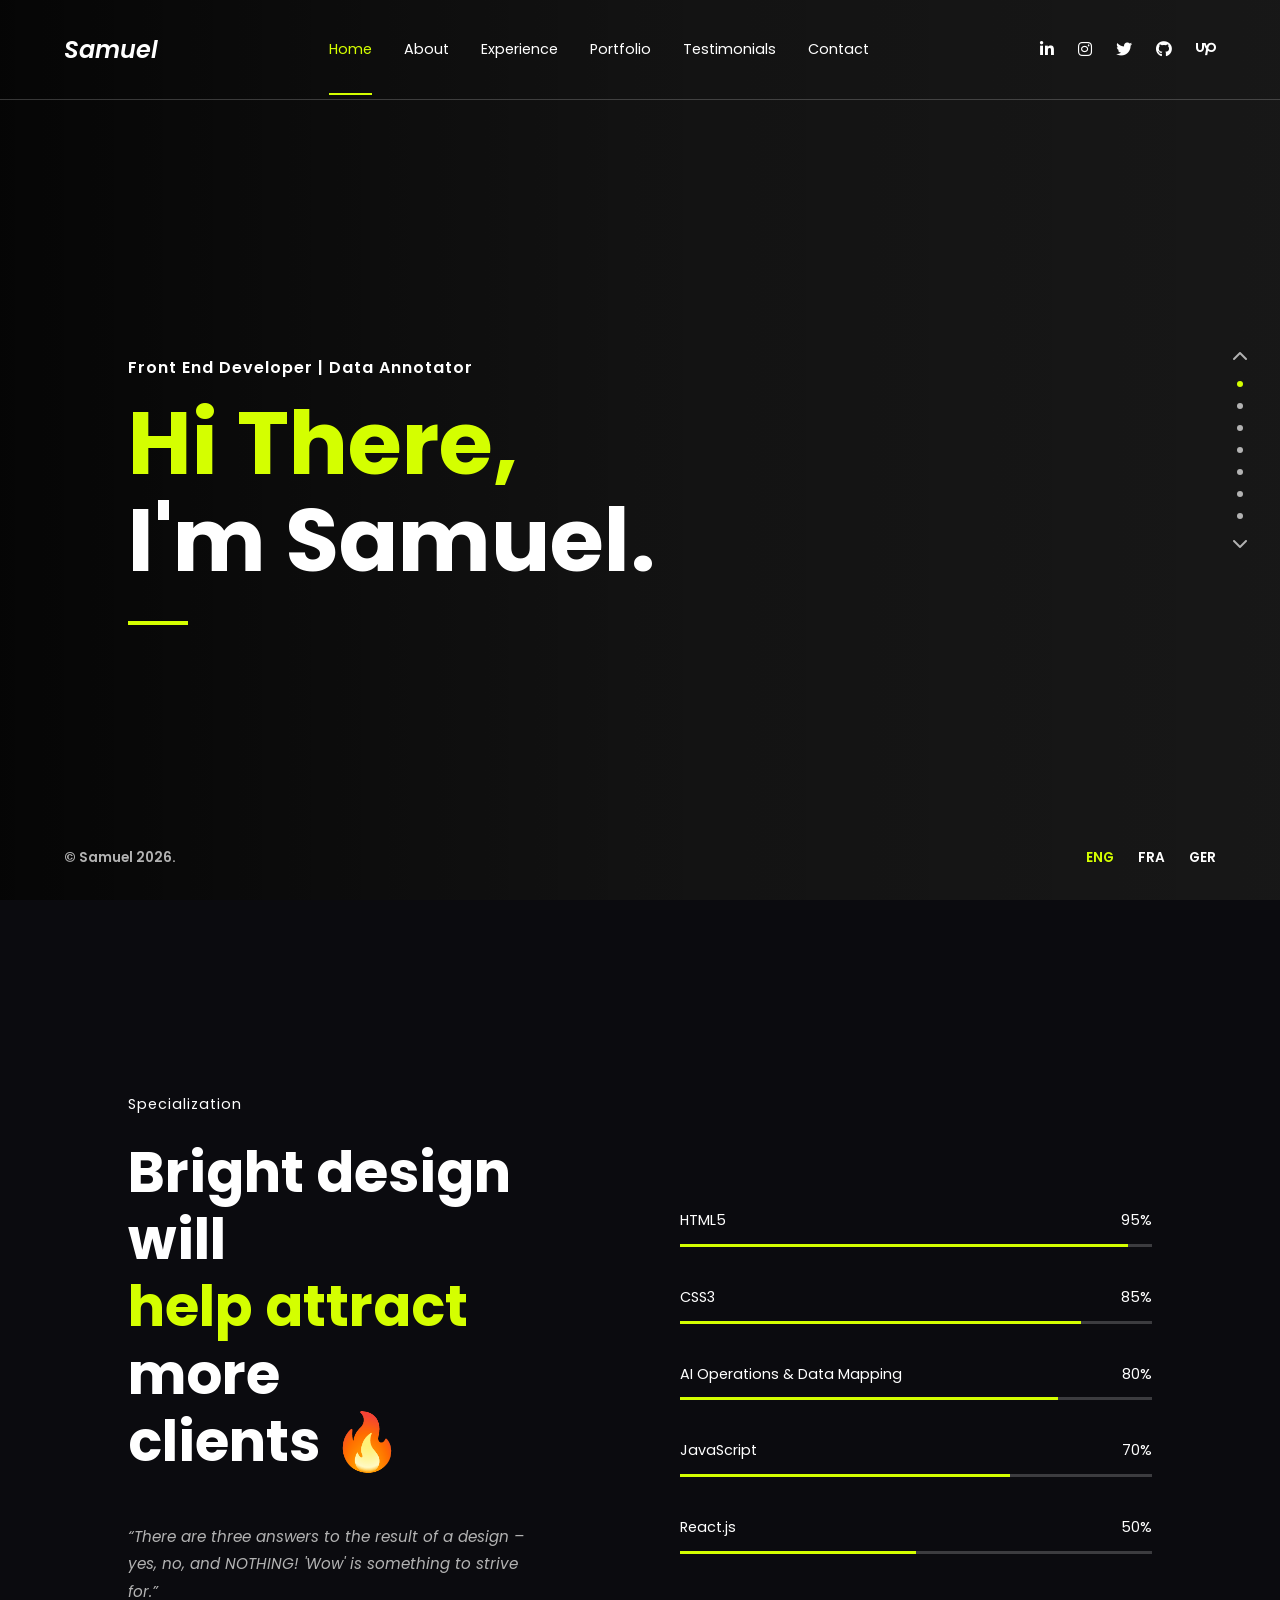
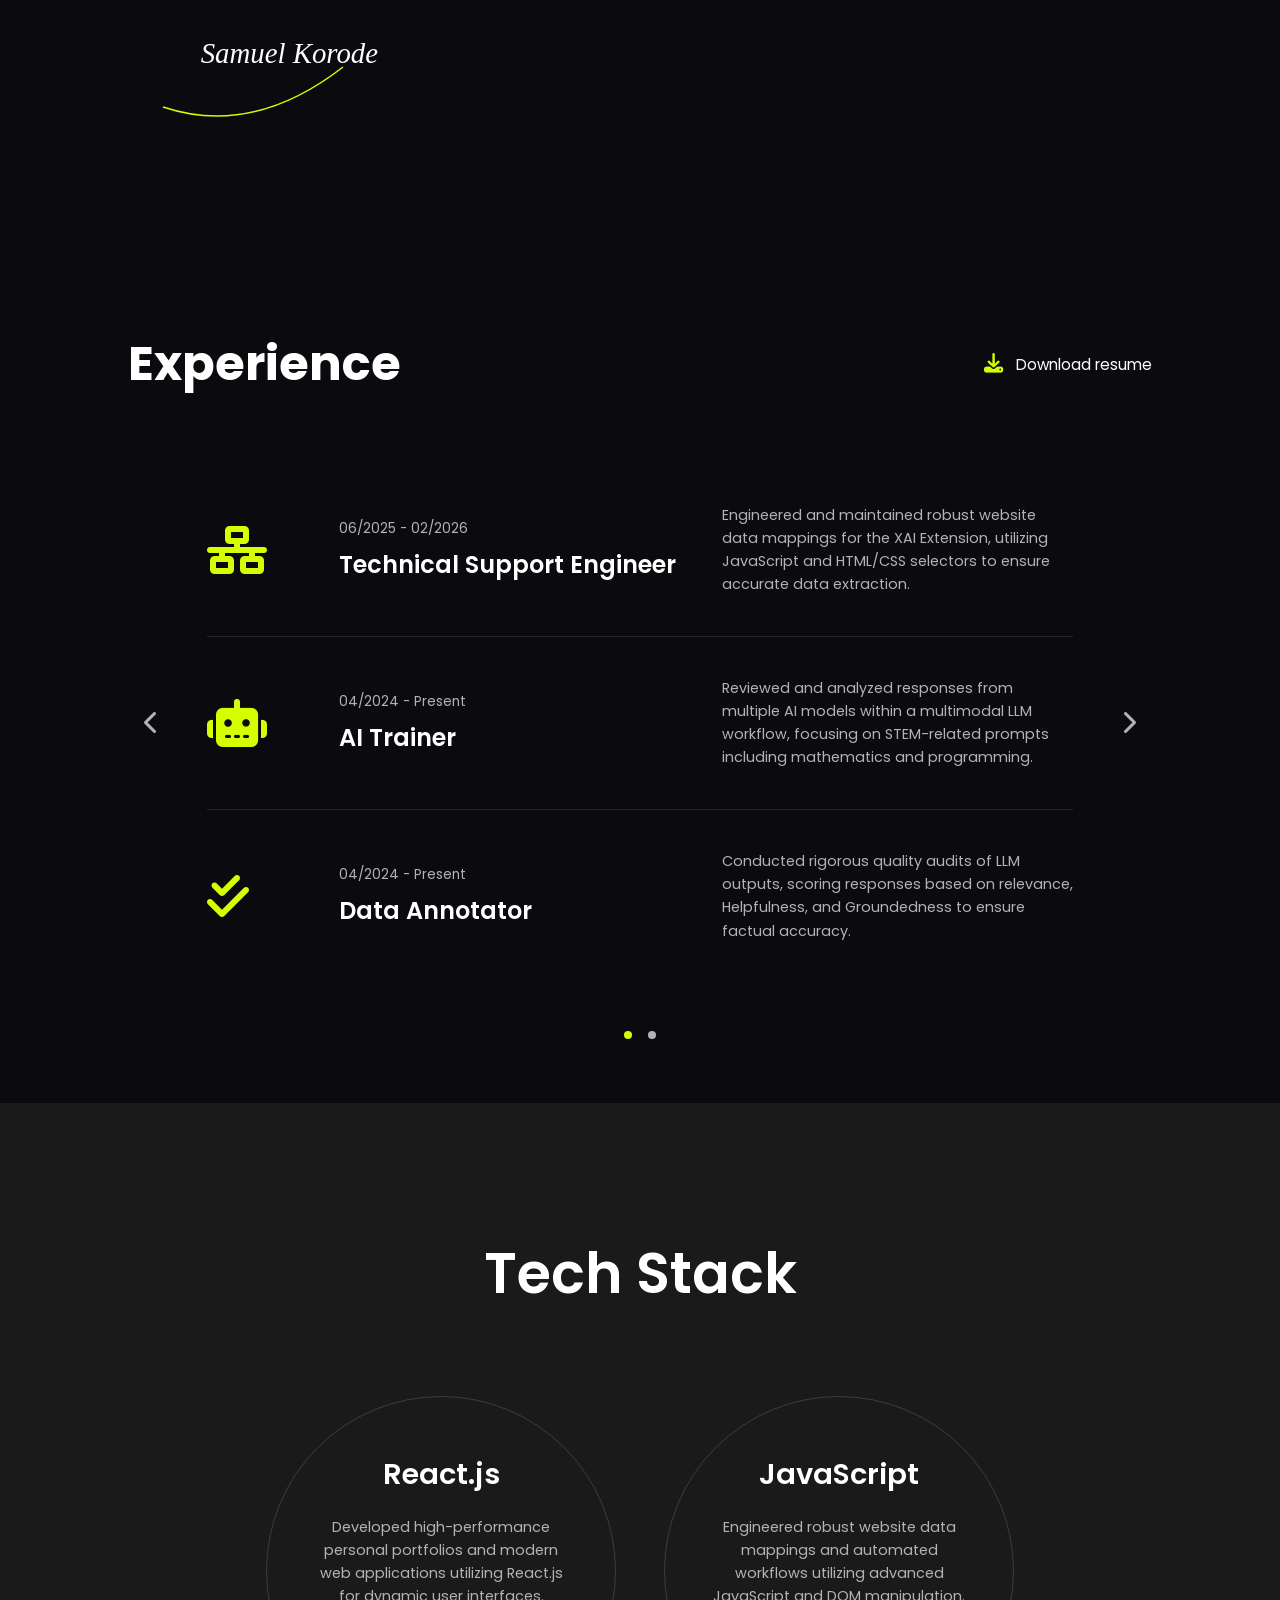
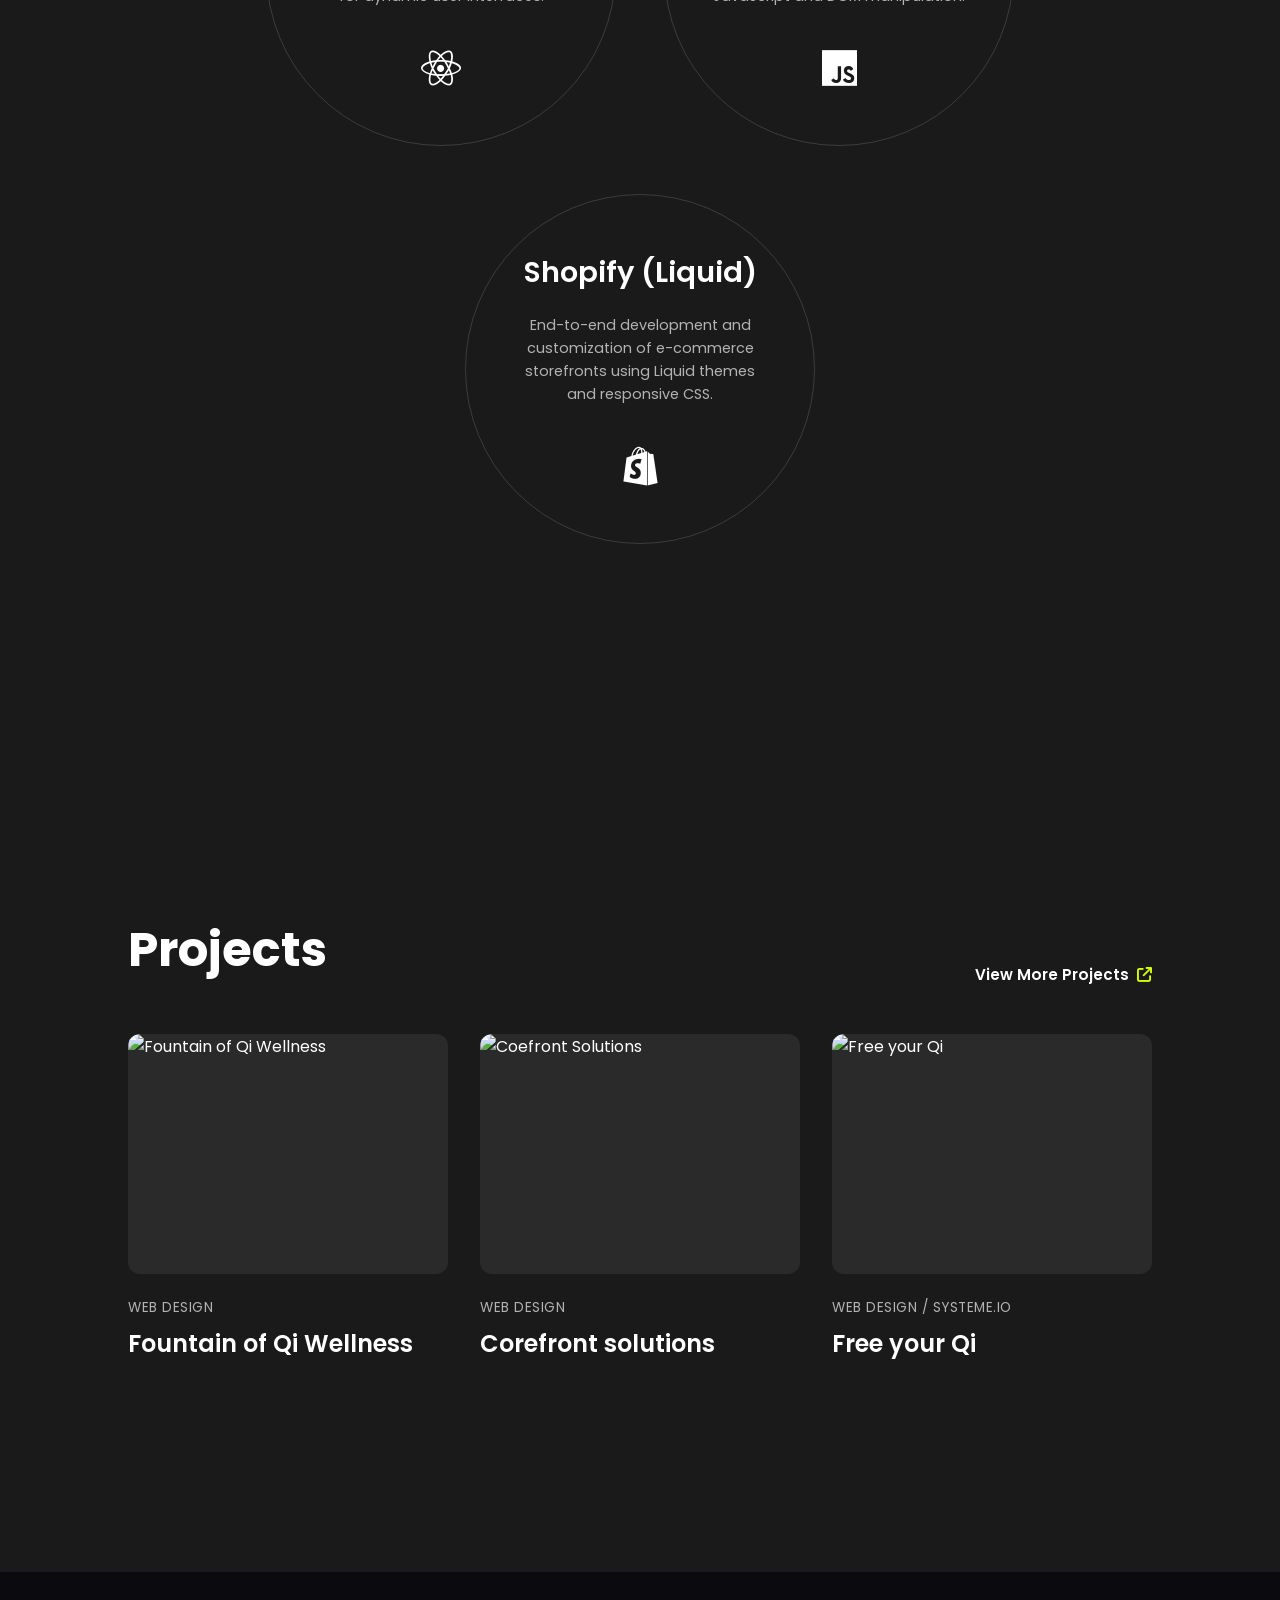
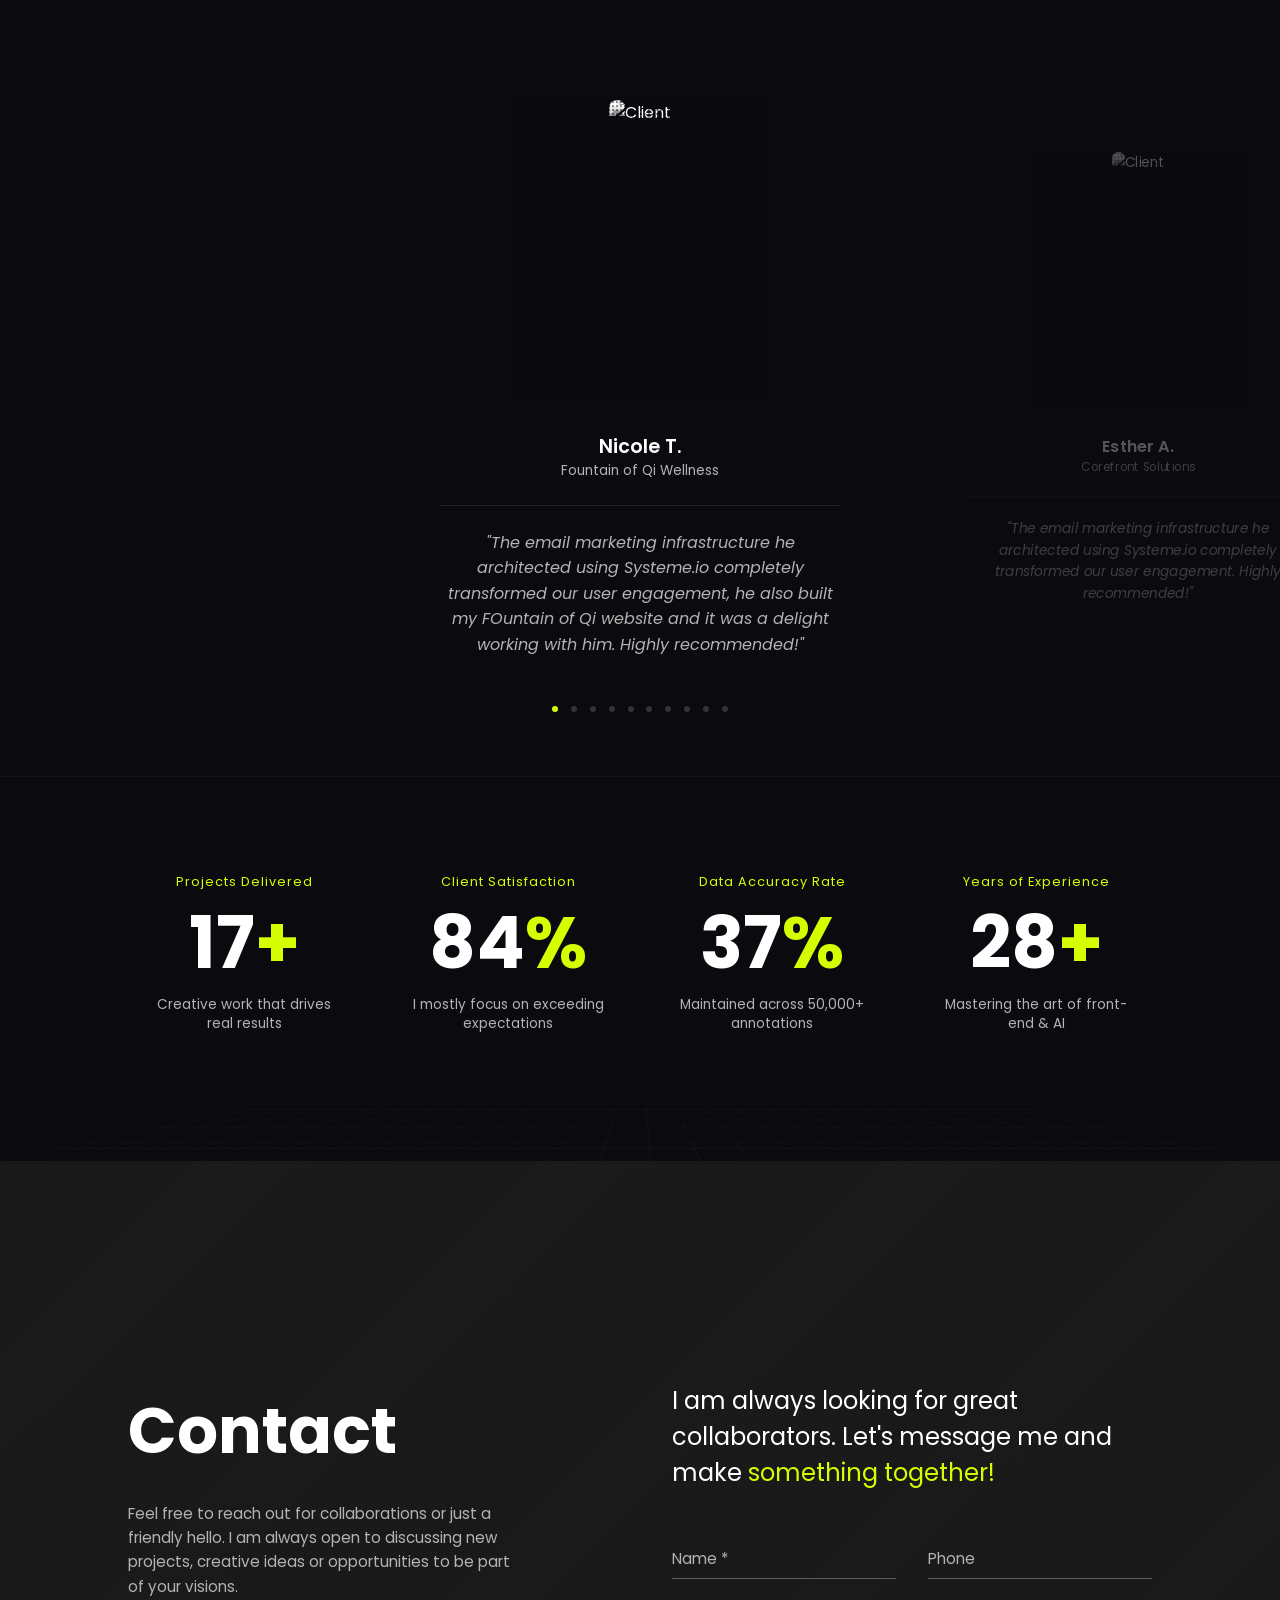
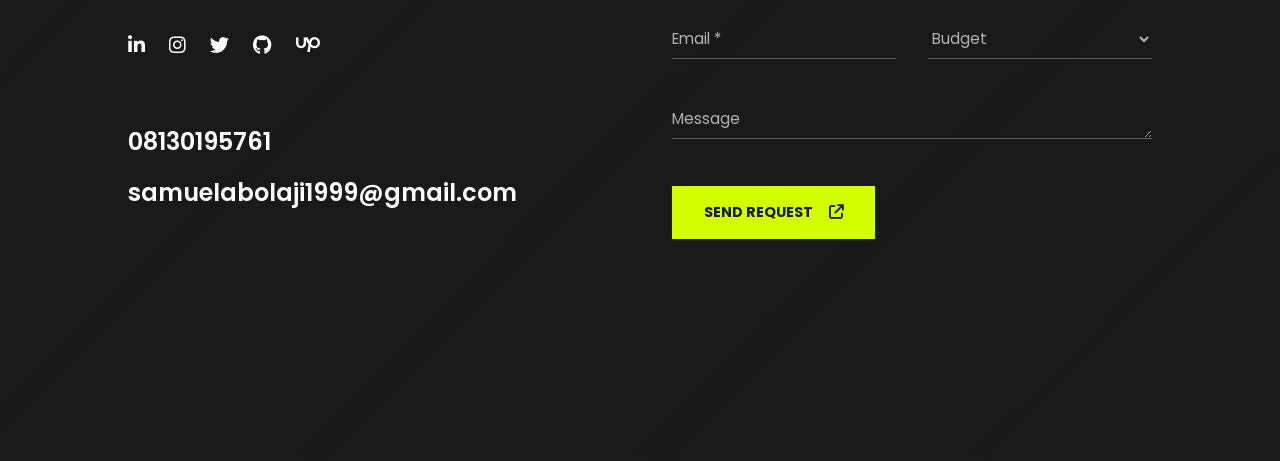
==== commit cba30dd4: "Update index.html" ====
--- a/SAMUEL_KORODE/index.html
+++ b/SAMUEL_KORODE/index.html
@@ -360,23 +360,23 @@
                 <!-- Client 1 -->
                 <div class="testi-card">
                     <div class="testi-img">
-                        <img src="https://images.unsplash.com/photo-1507003211169-0a1dd7228f2d?q=80&w=400&auto=format&fit=crop" alt="Client">
-                    </div>
-                    <div class="testi-info">
-                        <h4>James T.</h4>
-                        <p class="testi-role">Founder, Big Joe Cleaning</p>
-                        <p class="testi-quote">"Working with Samuel was seamless. He nailed our vision and delivered a functional Shopify storefront that feels distinctly ours."</p>
+                        <img src="https://www.dropbox.com/scl/fi/55ad2rimn6uf1qd62okgy/IMG_0239.JPG?rlkey=735co94o0hxy6f47i4sq501xs&st=v03yzxow&raw=1" alt="Client">
+                    </div>
+                    <div class="testi-info">
+                        <h4>Nicole T.</h4>
+                        <p class="testi-role">Fountain of Qi Wellness</p>
+                        <p class="testi-quote">"The email marketing infrastructure he architected using Systeme.io completely transformed our user engagement, he also built my FOuntain of Qi website and it was a delight working with him. Highly recommended!"</p>
                     </div>
                 </div>
 
                 <!-- Client 2 -->
                 <div class="testi-card">
                     <div class="testi-img">
-                        <img src="https://images.unsplash.com/photo-1494790108377-be9c29b29330?q=80&w=400&auto=format&fit=crop" alt="Client">
-                    </div>
-                    <div class="testi-info">
-                        <h4>Sarah M.</h4>
-                        <p class="testi-role">Fountain of Qi Wellness</p>
+                        <img src="https://www.dropbox.com/scl/fi/dh9xrtw5wk8dy1vls0oi5/Esther_Ayoade.jpg?rlkey=ybrxj2axkr80s81chogo7xu73&st=85ki3mxo&raw=1" alt="Client">
+                    </div>
+                    <div class="testi-info">
+                        <h4>Esther A.</h4>
+                        <p class="testi-role">Corefront Solutions</p>
                         <p class="testi-quote">"The email marketing infrastructure he architected using Systeme.io completely transformed our user engagement. Highly recommended!"</p>
                     </div>
                 </div>
@@ -384,7 +384,7 @@
                 <!-- Client 3 -->
                 <div class="testi-card">
                     <div class="testi-img">
-                        <img src="https://images.unsplash.com/photo-1519085360753-af0119f7cbe7?q=80&w=400&auto=format&fit=crop" alt="Client">
+                        <img src="https://www.dropbox.com/scl/fi/jn6iae7ium7np8gz6xb0e/Profile_photo_placeholder-1.jpg?rlkey=db9dmgdwpm4e6jnpl2ln03njk&st=sjdr6m1o&raw=1" alt="Client">
                     </div>
                     <div class="testi-info">
                         <h4>Timmy A.</h4>
@@ -396,7 +396,7 @@
                 <!-- Client 4 -->
                 <div class="testi-card">
                     <div class="testi-img">
-                        <img src="https://images.unsplash.com/photo-1573496359142-b8d87734a5a2?q=80&w=400&auto=format&fit=crop" alt="Client">
+                        <img src="https://www.dropbox.com/scl/fi/jn6iae7ium7np8gz6xb0e/Profile_photo_placeholder-1.jpg?rlkey=db9dmgdwpm4e6jnpl2ln03njk&st=sjdr6m1o&raw=1" alt="Client">
                     </div>
                     <div class="testi-info">
                         <h4>Chidera O.</h4>
@@ -408,7 +408,7 @@
                 <!-- Client 5 -->
                 <div class="testi-card">
                     <div class="testi-img">
-                        <img src="https://images.unsplash.com/photo-1506794778202-cad84cf45f1d?q=80&w=400&auto=format&fit=crop" alt="Client">
+                        <img src="https://www.dropbox.com/scl/fi/0bi6zujtw9u8ihnj57jv6/Profile_photo_placeholder-2.jpg?rlkey=w15357vu07wp11lebk2cv87ju&st=71f25p2s&raw=1" alt="Client">
                     </div>
                     <div class="testi-info">
                         <h4>Michael K.</h4>
@@ -420,7 +420,7 @@
                 <!-- Client 6 -->
                 <div class="testi-card">
                     <div class="testi-img">
-                        <img src="https://images.unsplash.com/photo-1580489944761-15a19d654956?q=80&w=400&auto=format&fit=crop" alt="Client">
+                        <img src="https://www.dropbox.com/scl/fi/jn6iae7ium7np8gz6xb0e/Profile_photo_placeholder-1.jpg?rlkey=db9dmgdwpm4e6jnpl2ln03njk&st=sjdr6m1o&raw=1" alt="Client">
                     </div>
                     <div class="testi-info">
                         <h4>Amina B.</h4>
@@ -432,7 +432,7 @@
                 <!-- Client 7 -->
                 <div class="testi-card">
                     <div class="testi-img">
-                        <img src="https://images.unsplash.com/photo-1531427186611-ecfd6d936c79?q=80&w=400&auto=format&fit=crop" alt="Client">
+                        <img src="https://www.dropbox.com/scl/fi/0bi6zujtw9u8ihnj57jv6/Profile_photo_placeholder-2.jpg?rlkey=w15357vu07wp11lebk2cv87ju&st=71f25p2s&raw=1" alt="Client">
                     </div>
                     <div class="testi-info">
                         <h4>David R.</h4>
@@ -444,10 +444,10 @@
                 <!-- Client 8 -->
                 <div class="testi-card">
                     <div class="testi-img">
-                        <img src="https://images.unsplash.com/photo-1529626455594-4ff0802cfb7e?q=80&w=400&auto=format&fit=crop" alt="Client">
-                    </div>
-                    <div class="testi-info">
-                        <h4>Jessica W.</h4>
+                        <img src="https://www.dropbox.com/scl/fi/0bi6zujtw9u8ihnj57jv6/Profile_photo_placeholder-2.jpg?rlkey=w15357vu07wp11lebk2cv87ju&st=71f25p2s&raw=1" alt="Client">
+                    </div>
+                    <div class="testi-info">
+                        <h4>Ismail A.</h4>
                         <p class="testi-role">Komfort Klick Inc.</p>
                         <p class="testi-quote">"From DNS propagation to modern web builds, Samuel handles the complex backend logic while maintaining beautiful front-end designs."</p>
                     </div>
@@ -456,7 +456,7 @@
                 <!-- Client 9 -->
                 <div class="testi-card">
                     <div class="testi-img">
-                        <img src="https://images.unsplash.com/photo-1500648767791-00dcc994a43e?q=80&w=400&auto=format&fit=crop" alt="Client">
+                        <img src="https://www.dropbox.com/scl/fi/0bi6zujtw9u8ihnj57jv6/Profile_photo_placeholder-2.jpg?rlkey=w15357vu07wp11lebk2cv87ju&st=71f25p2s&raw=1" alt="Client">
                     </div>
                     <div class="testi-info">
                         <h4>Oluwatosin O.</h4>
@@ -468,7 +468,7 @@
                 <!-- Client 10 -->
                 <div class="testi-card">
                     <div class="testi-img">
-                        <img src="https://images.unsplash.com/photo-1438761681033-6461ffad8d80?q=80&w=400&auto=format&fit=crop" alt="Client">
+                        <img src="https://www.dropbox.com/scl/fi/0bi6zujtw9u8ihnj57jv6/Profile_photo_placeholder-2.jpg?rlkey=w15357vu07wp11lebk2cv87ju&st=71f25p2s&raw=1" alt="Client">
                     </div>
                     <div class="testi-info">
                         <h4>Daniel L.</h4>
@@ -523,22 +523,23 @@
 
         <div class="contact-container">
             
-            <div class="contact-left">
-                <h2 class="contact-title">Contact</h2>
-                <p class="contact-subtext">Feel free to reach out for collaborations or just a friendly hello. I am always open to discussing new projects, creative ideas or opportunities to be part of your visions.</p>
-                
-                <div class="contact-socials">
-                    <a href="#"><i class="fab fa-facebook-f"></i></a>
-                    <a href="#"><i class="fab fa-twitter"></i></a>
-                    <a href="#"><i class="fab fa-pinterest-p"></i></a>
-                    <a href="#"><i class="fab fa-linkedin-in"></i></a>
-                </div>
-
-                <div class="contact-details">
-                    <p class="contact-phone">08130195761</p>
-                    <p class="contact-email">samuelabolaji1999@gmail.com</p>
-                </div>
-            </div>
+        <div class="contact-left">
+            <h2 class="contact-title">Contact</h2>
+            <p class="contact-subtext">Feel free to reach out for collaborations or just a friendly hello. I am always open to discussing new projects, creative ideas or opportunities to be part of your visions.</p>
+            
+            <div class="contact-socials">
+                <a href="https://www.linkedin.com/in/samuel-korode-459b5424b?utm_source=share_via&utm_content=profile&utm_medium=member_ios" target="_blank" aria-label="LinkedIn"><i class="fab fa-linkedin-in"></i></a>
+                <a href="https://www.instagram.com/abolajisammy?stkn=MWN5NDUyZHBla2lhZQ%3D%3D&utm_source=qr" target="_blank" aria-label="Instagram"><i class="fab fa-instagram"></i></a>
+                <a href="https://x.com/abolajisammy?s=11" target="_blank" aria-label="X (Twitter)"><i class="fab fa-twitter"></i></a>
+                <a href="https://github.com/Abolajisammy" target="_blank" aria-label="GitHub"><i class="fab fa-github"></i></a>
+                <a href="https://www.upwork.com/freelancers/~01b46261e9707cd22a?companyReference=1553906785079644161&mp_source=share" target="_blank" aria-label="Upwork"><i class="fa-brands fa-upwork"></i></a>     
+            </div>
+
+            <div class="contact-details">
+                <p class="contact-phone"><a href="tel:+2348130195761">08130195761</a></p>
+                <p class="contact-email"><a href="mailto:samuelabolaji1999@gmail.com">samuelabolaji1999@gmail.com</a></p>
+            </div>
+        </div>
 
             <div class="contact-right">
                 <h3 class="form-heading">
@@ -590,7 +591,6 @@
 
 
 
-    <!-- Floating Footer Elements (Shared across sections globally) -->
     <div class="floating-elements dark-mode-elements">
         <div class="copyright">
             &copy; Samuel 2026.
@@ -605,4 +605,4 @@
 
     <script src="script.js"></script>
 </body>
-</html>+</html>
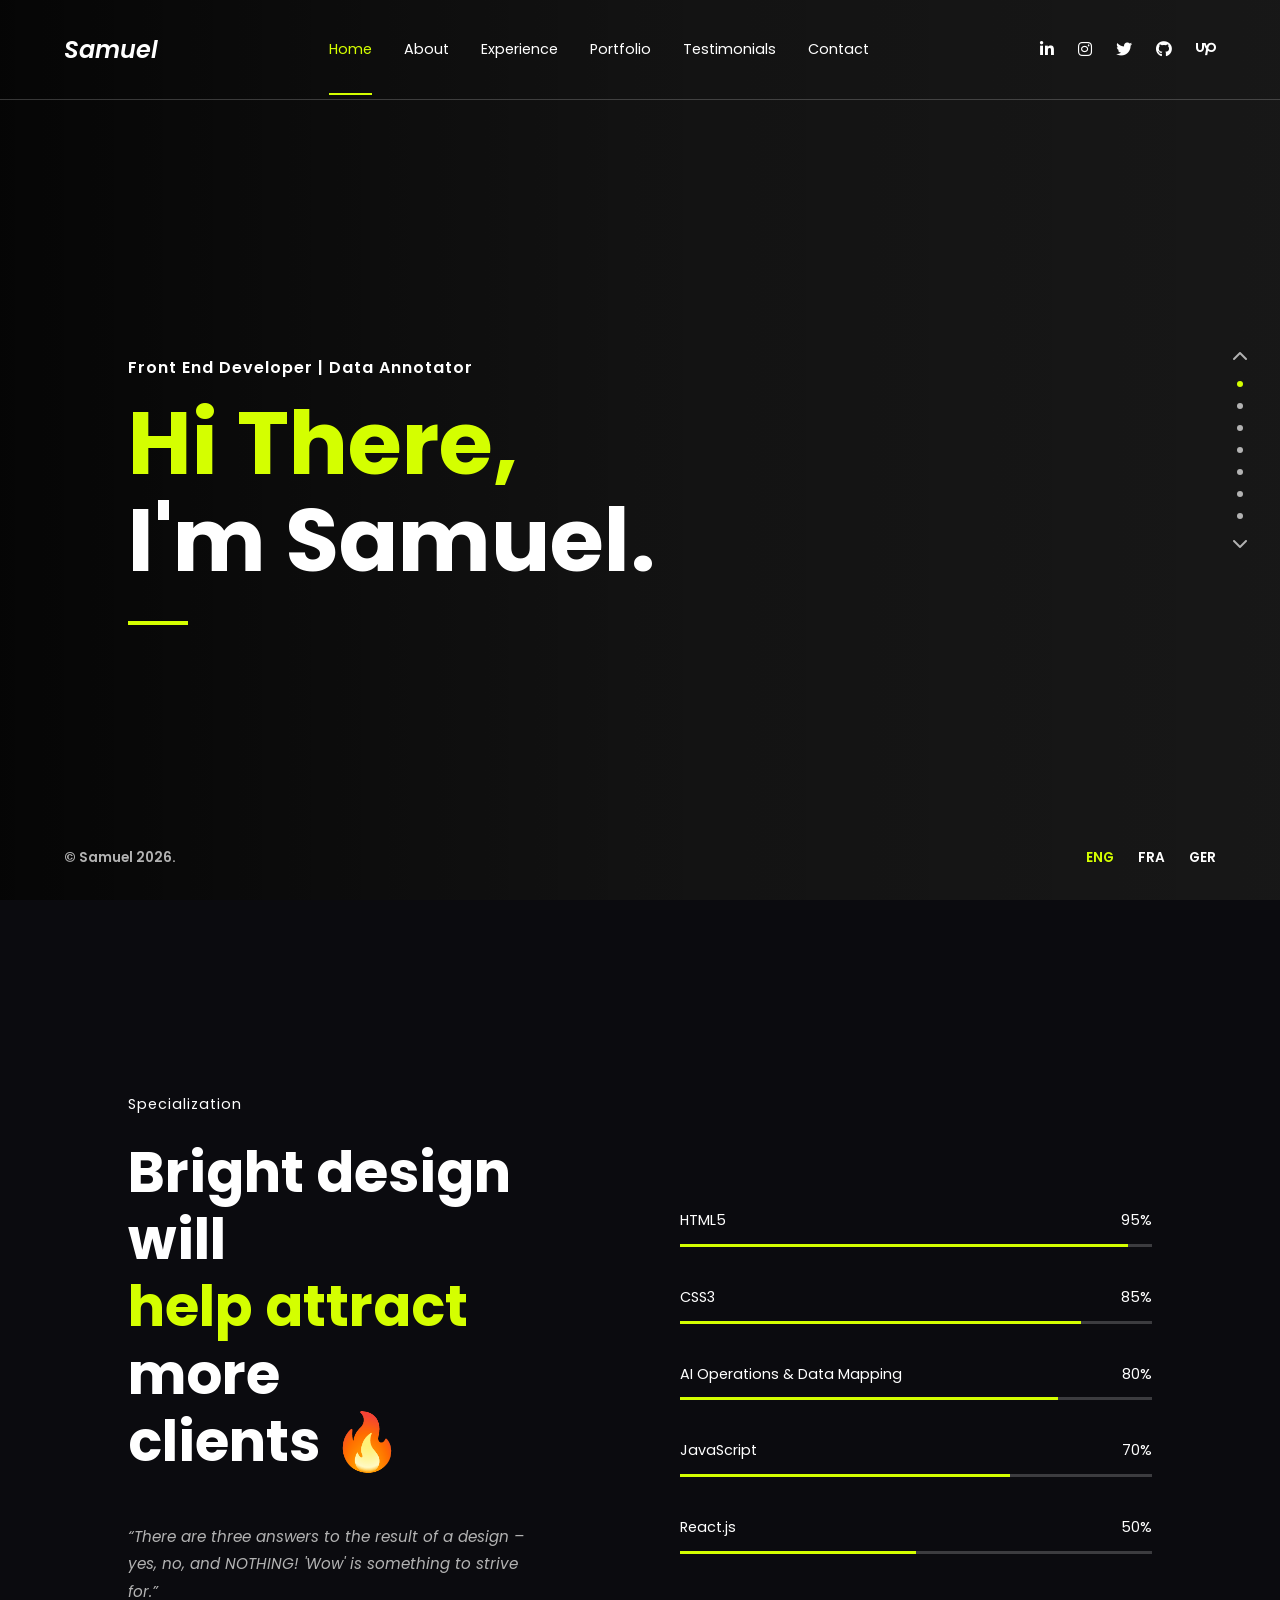
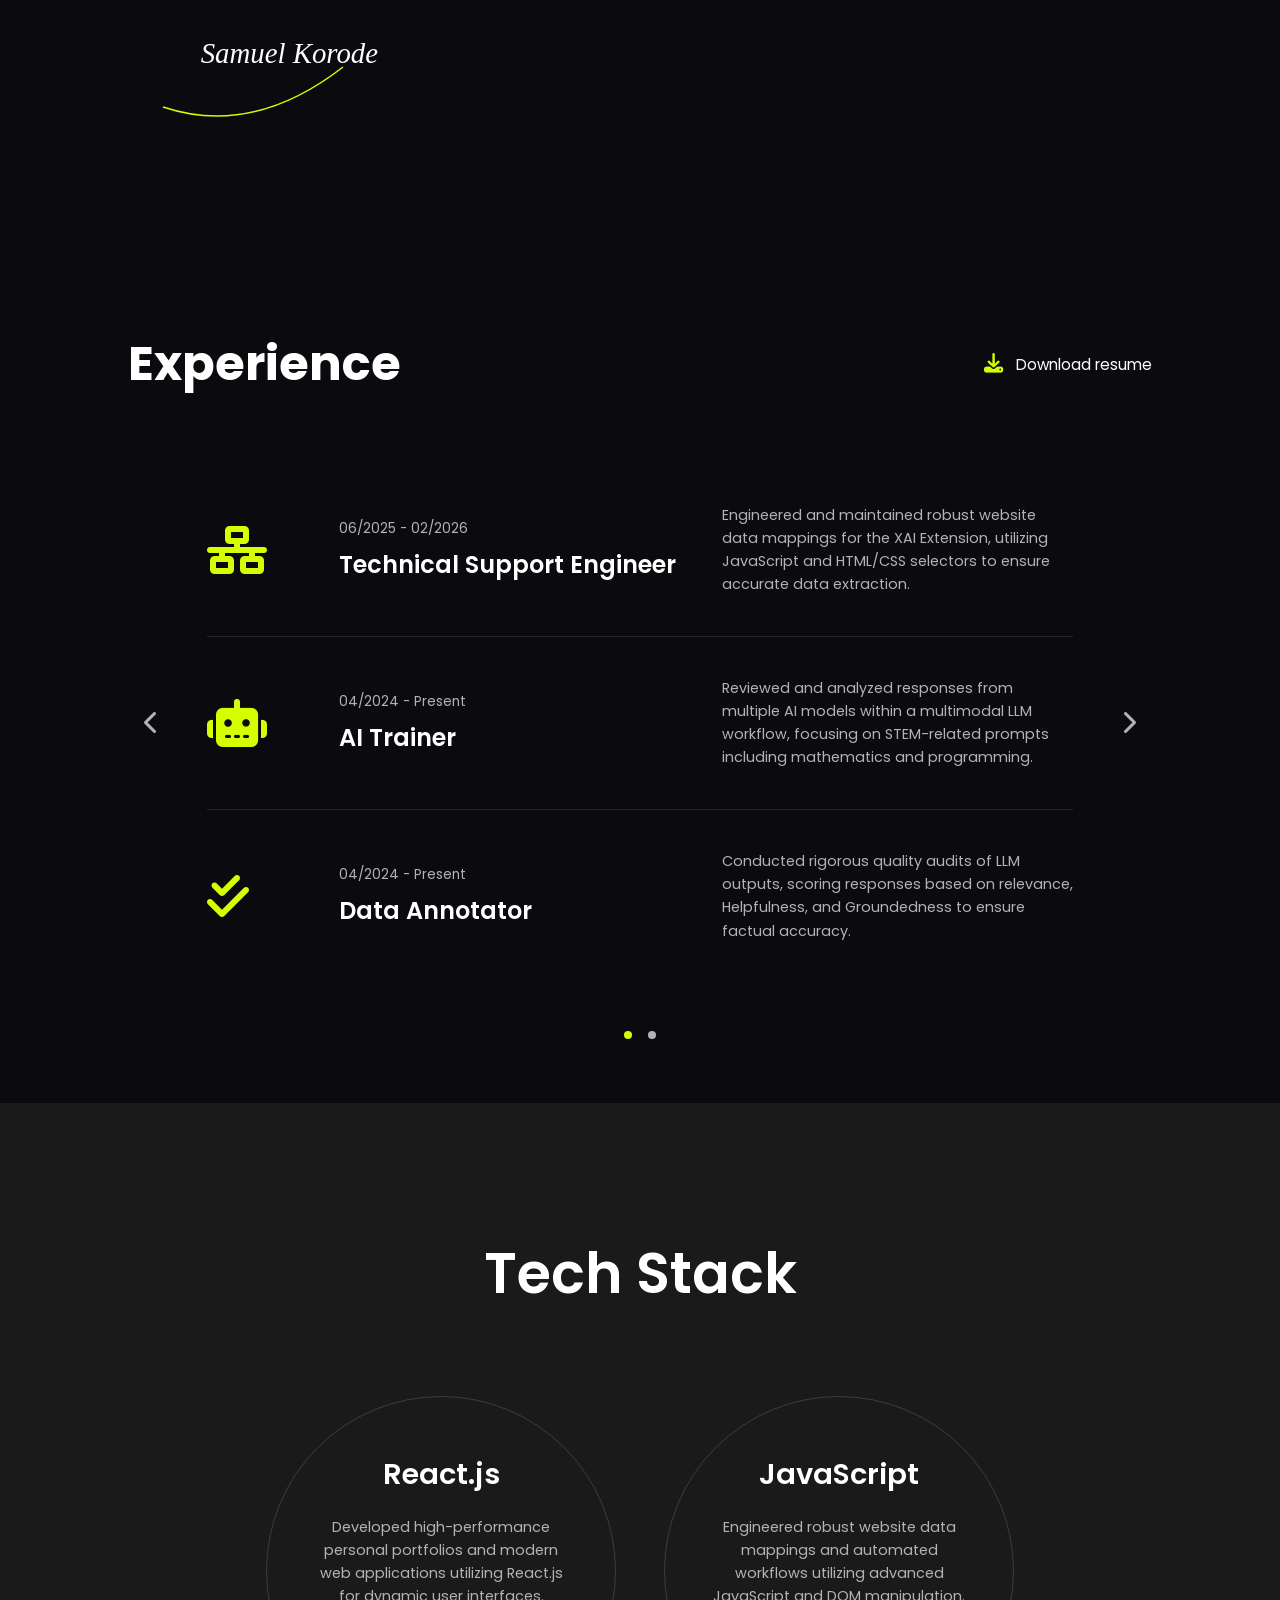
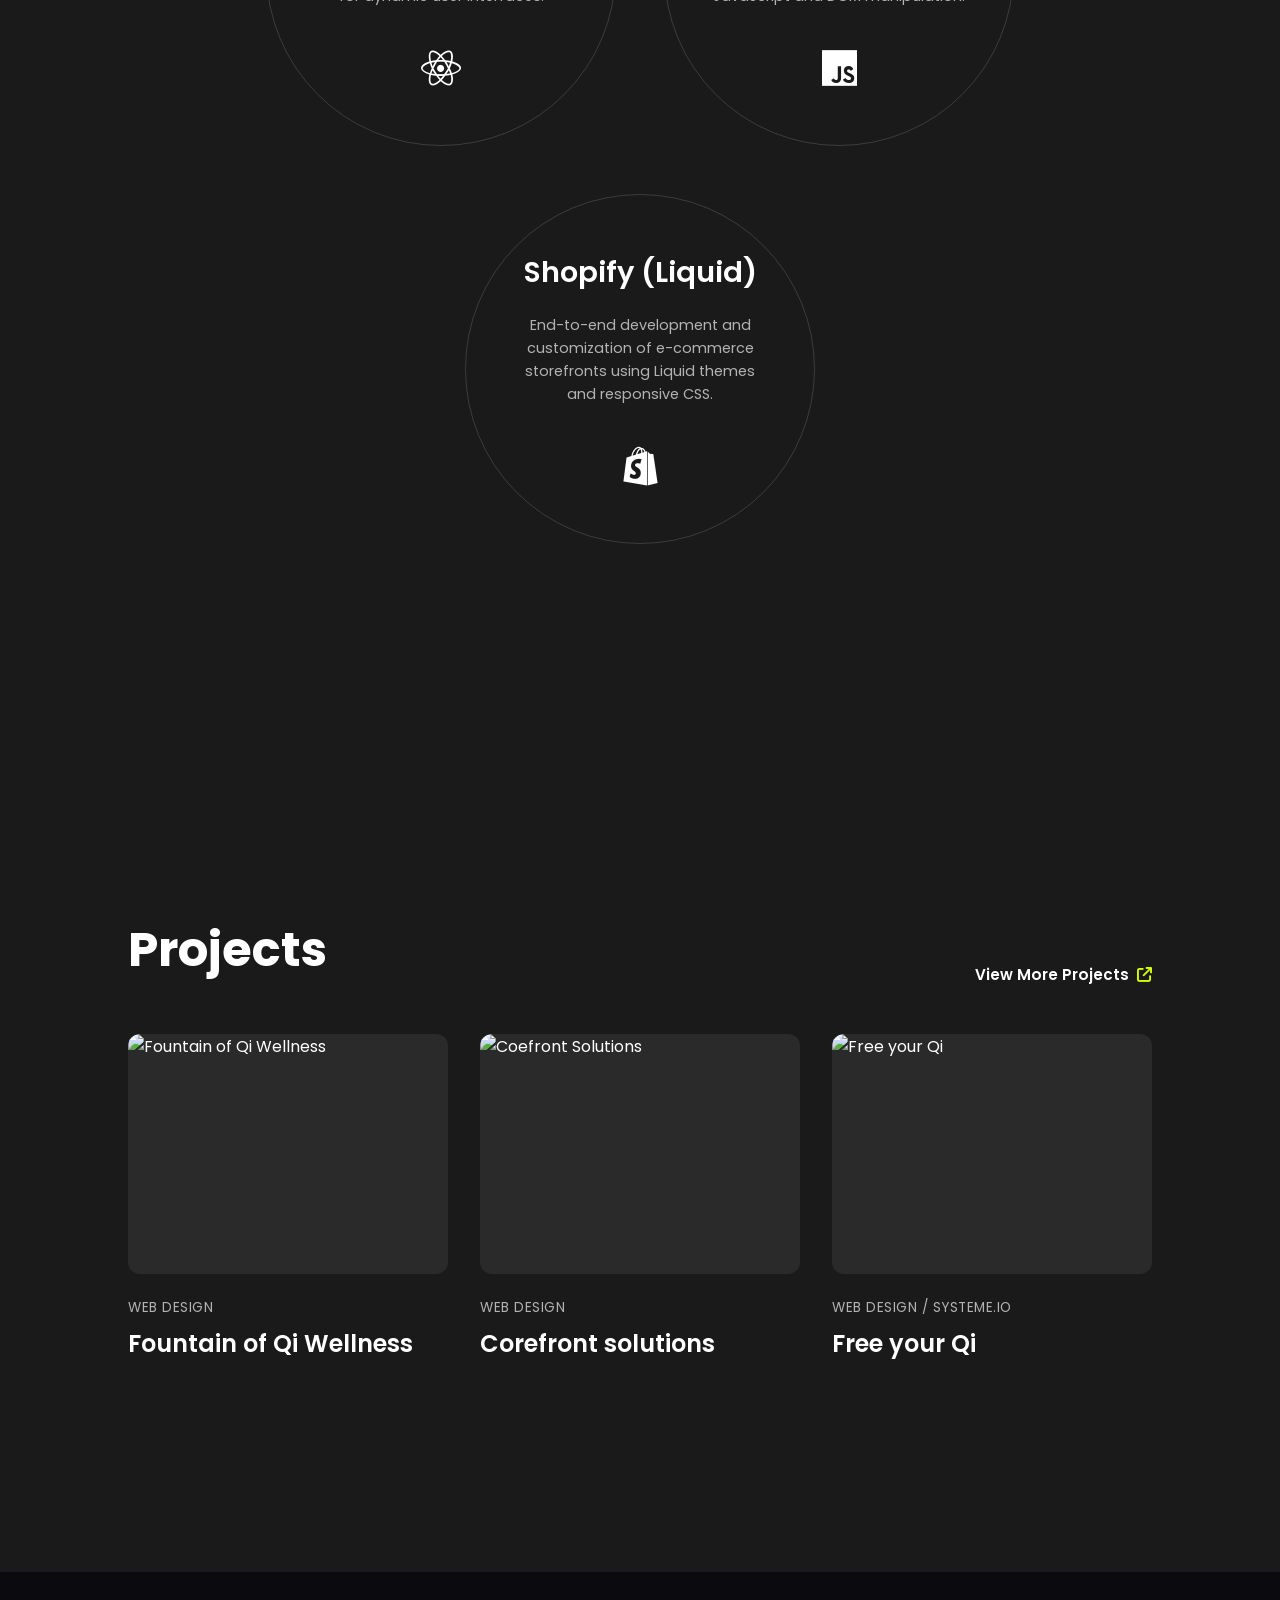
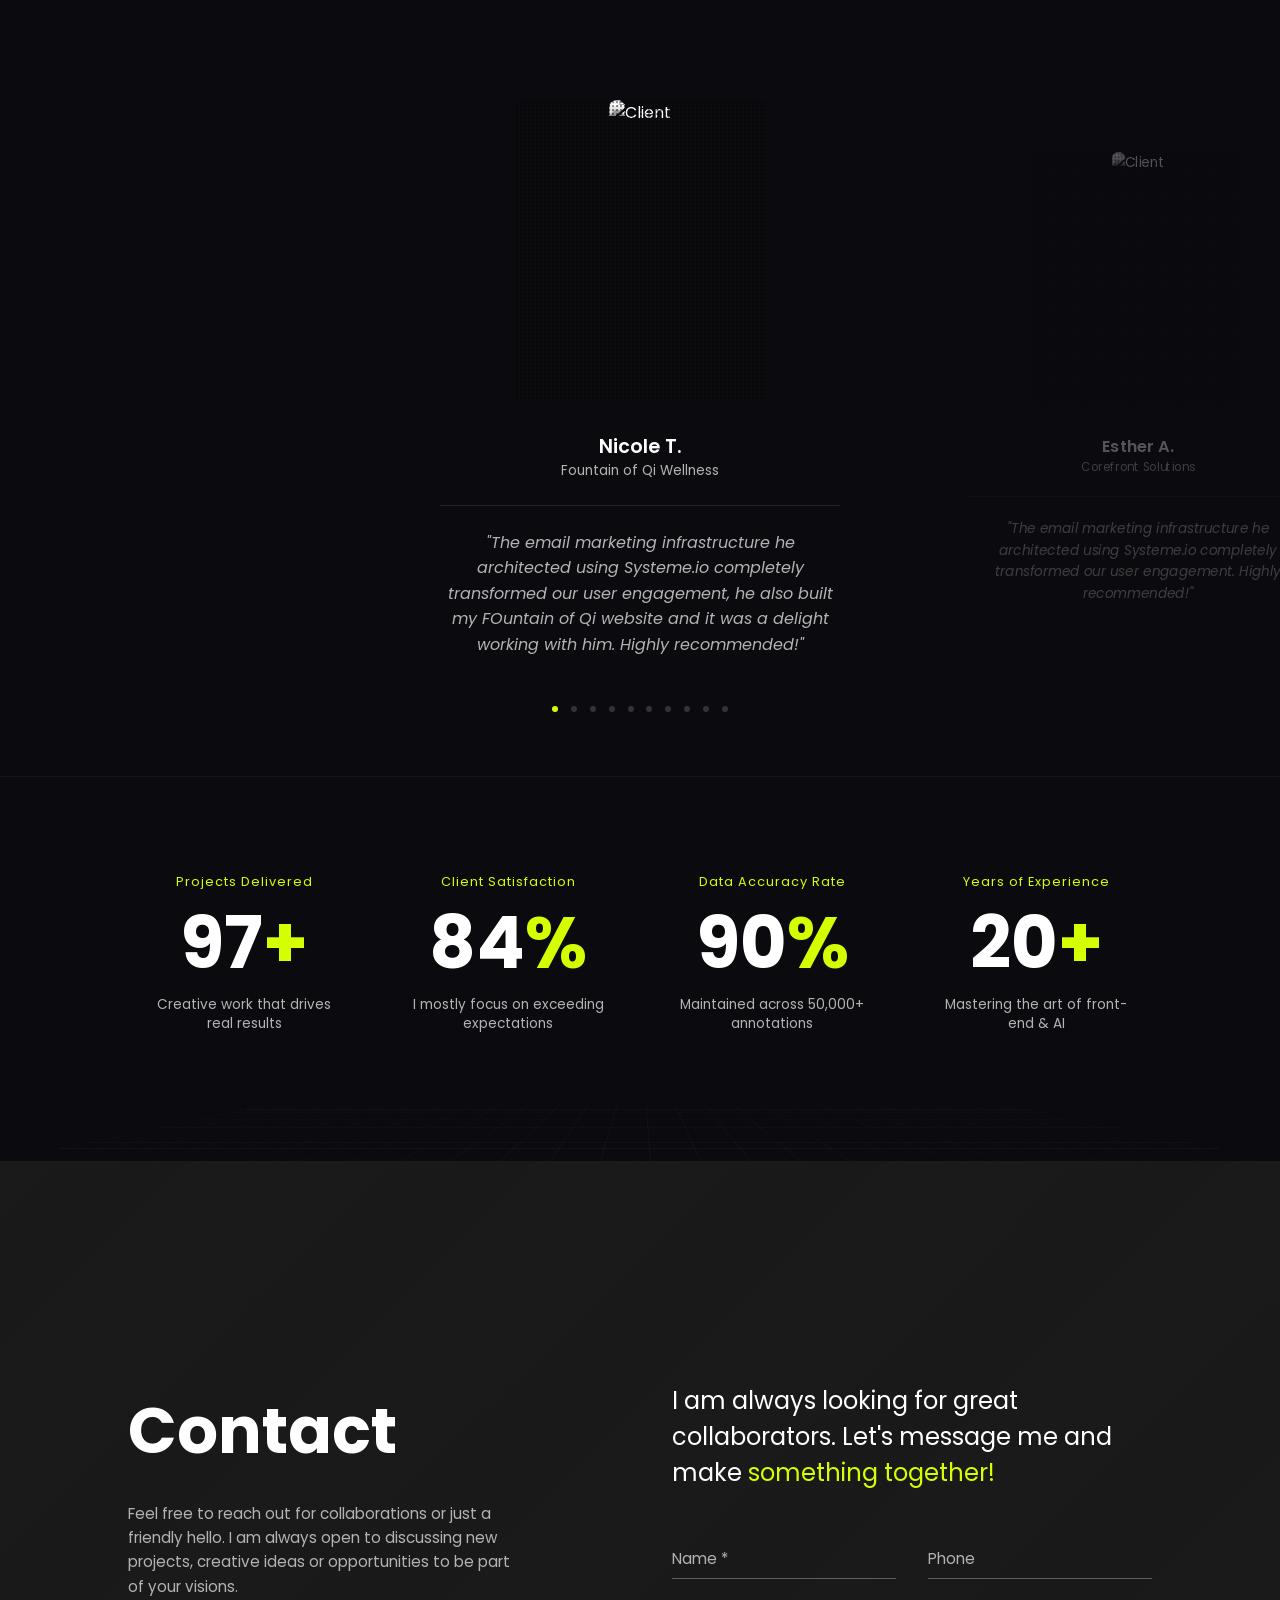
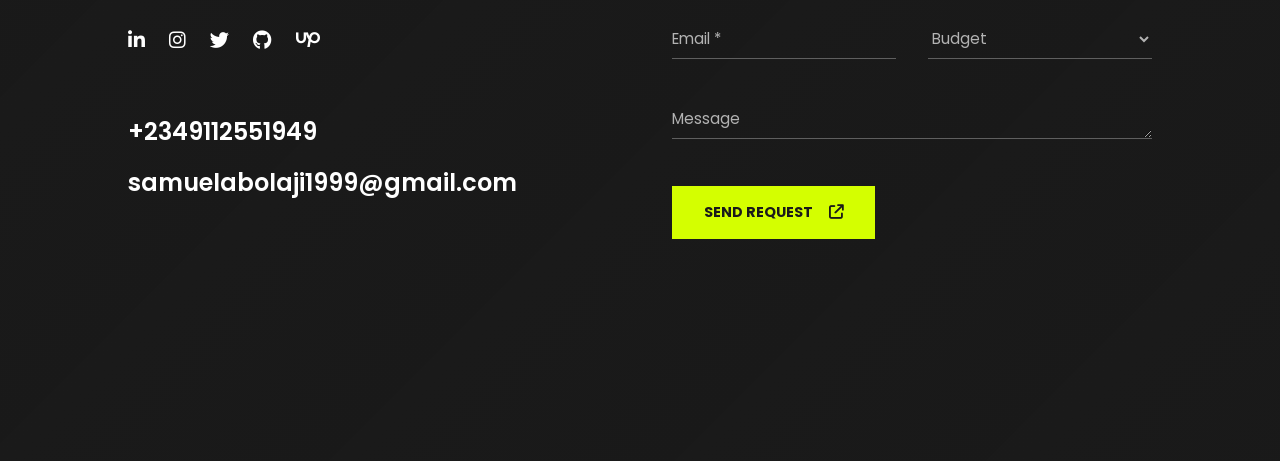
==== commit 7e76c3bb: "Update index.html" ====
--- a/SAMUEL_KORODE/index.html
+++ b/SAMUEL_KORODE/index.html
@@ -536,7 +536,7 @@
             </div>
 
             <div class="contact-details">
-                <p class="contact-phone"><a href="tel:+2348130195761">08130195761</a></p>
+                <p class="contact-phone"><a href="tel:+2349112551949">+2349112551949</a></p>
                 <p class="contact-email"><a href="mailto:samuelabolaji1999@gmail.com">samuelabolaji1999@gmail.com</a></p>
             </div>
         </div>
--- a/SAMUEL_KORODE/style.css
+++ b/SAMUEL_KORODE/style.css
@@ -1018,6 +1018,28 @@
     max-width: 400px;
     margin-bottom: 2rem;
 }
+.contact-details a {
+    color: inherit;
+    transition: color 0.3s ease;
+}
+
+.contact-details a:hover {
+    color: var(--accent-color);
+}
+
+.contact-socials a {
+    display: inline-flex;
+    align-items: center;
+    justify-content: center;
+}
+
+.contact-socials a svg {
+    width: 1em;
+    height: 1em;
+    fill: currentColor;
+    flex-shrink: 0;
+    display: block;
+}
 
 .contact-socials {
     display: flex;
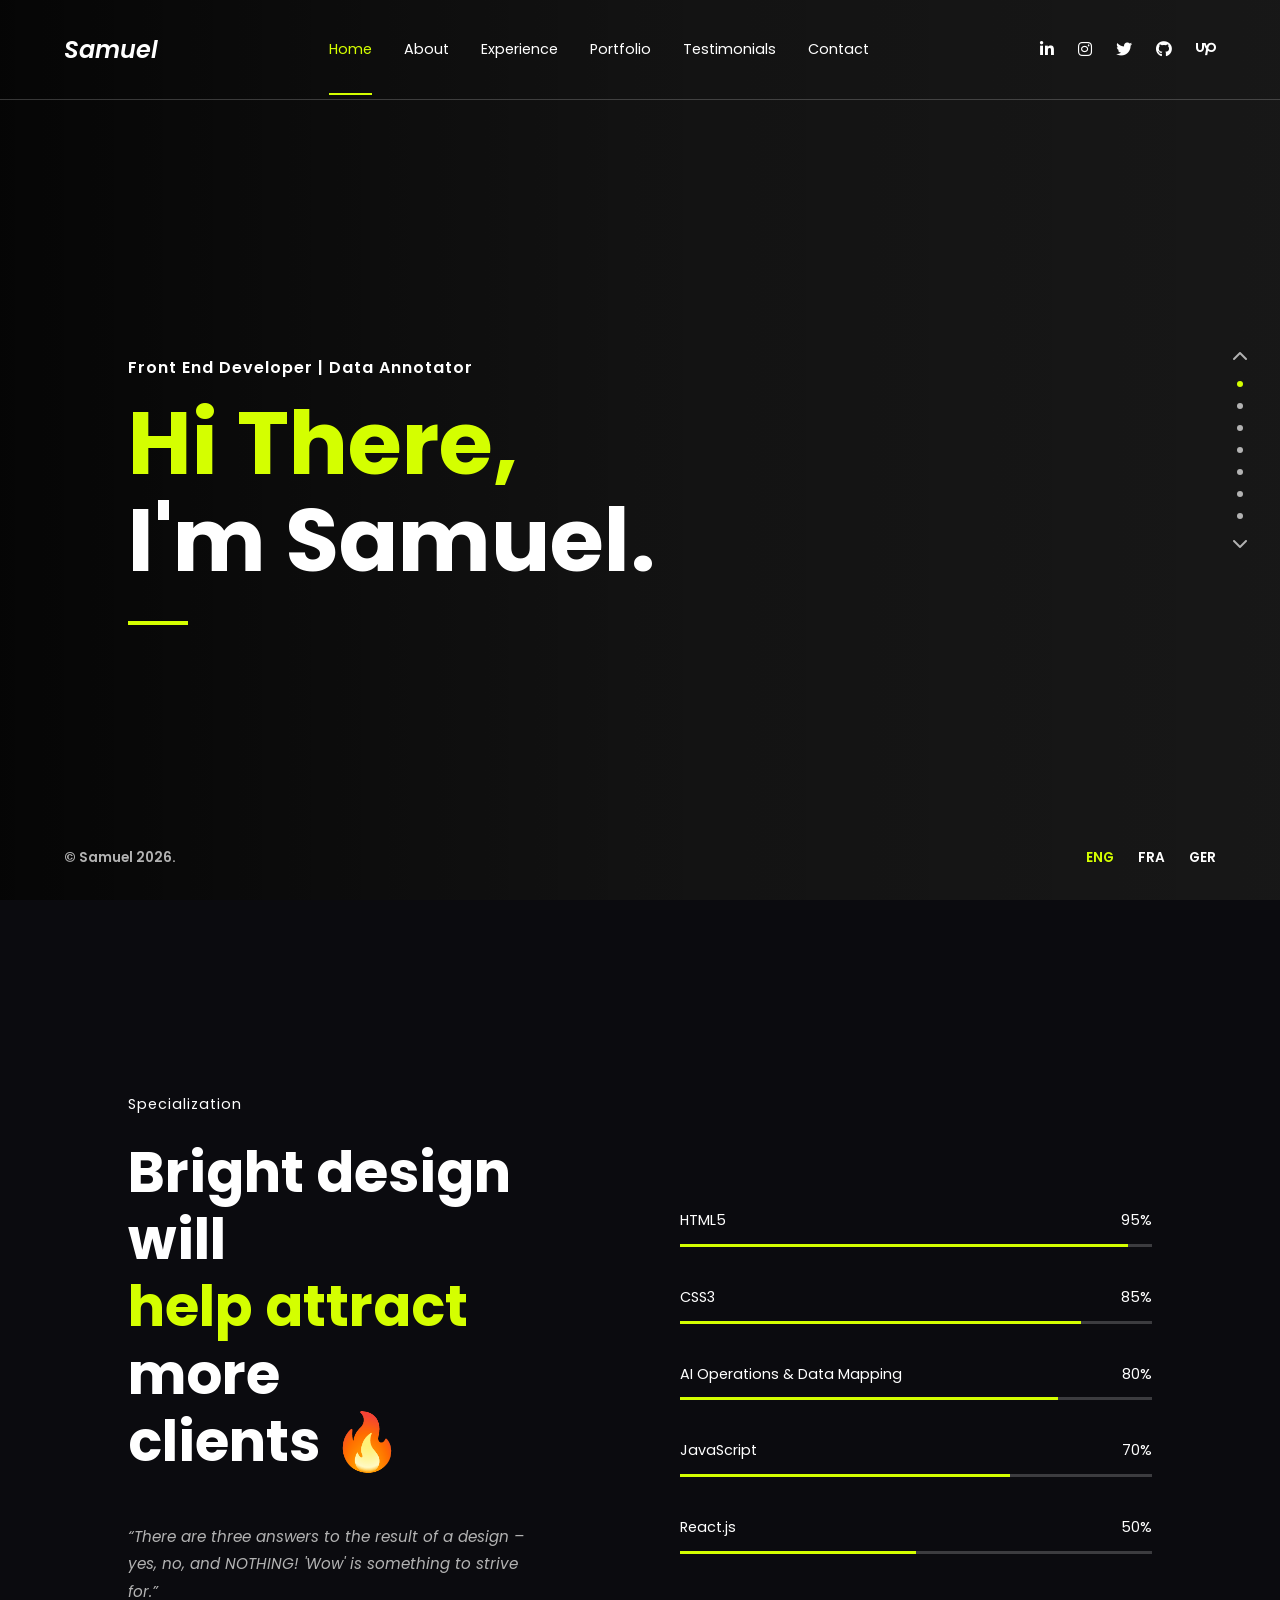
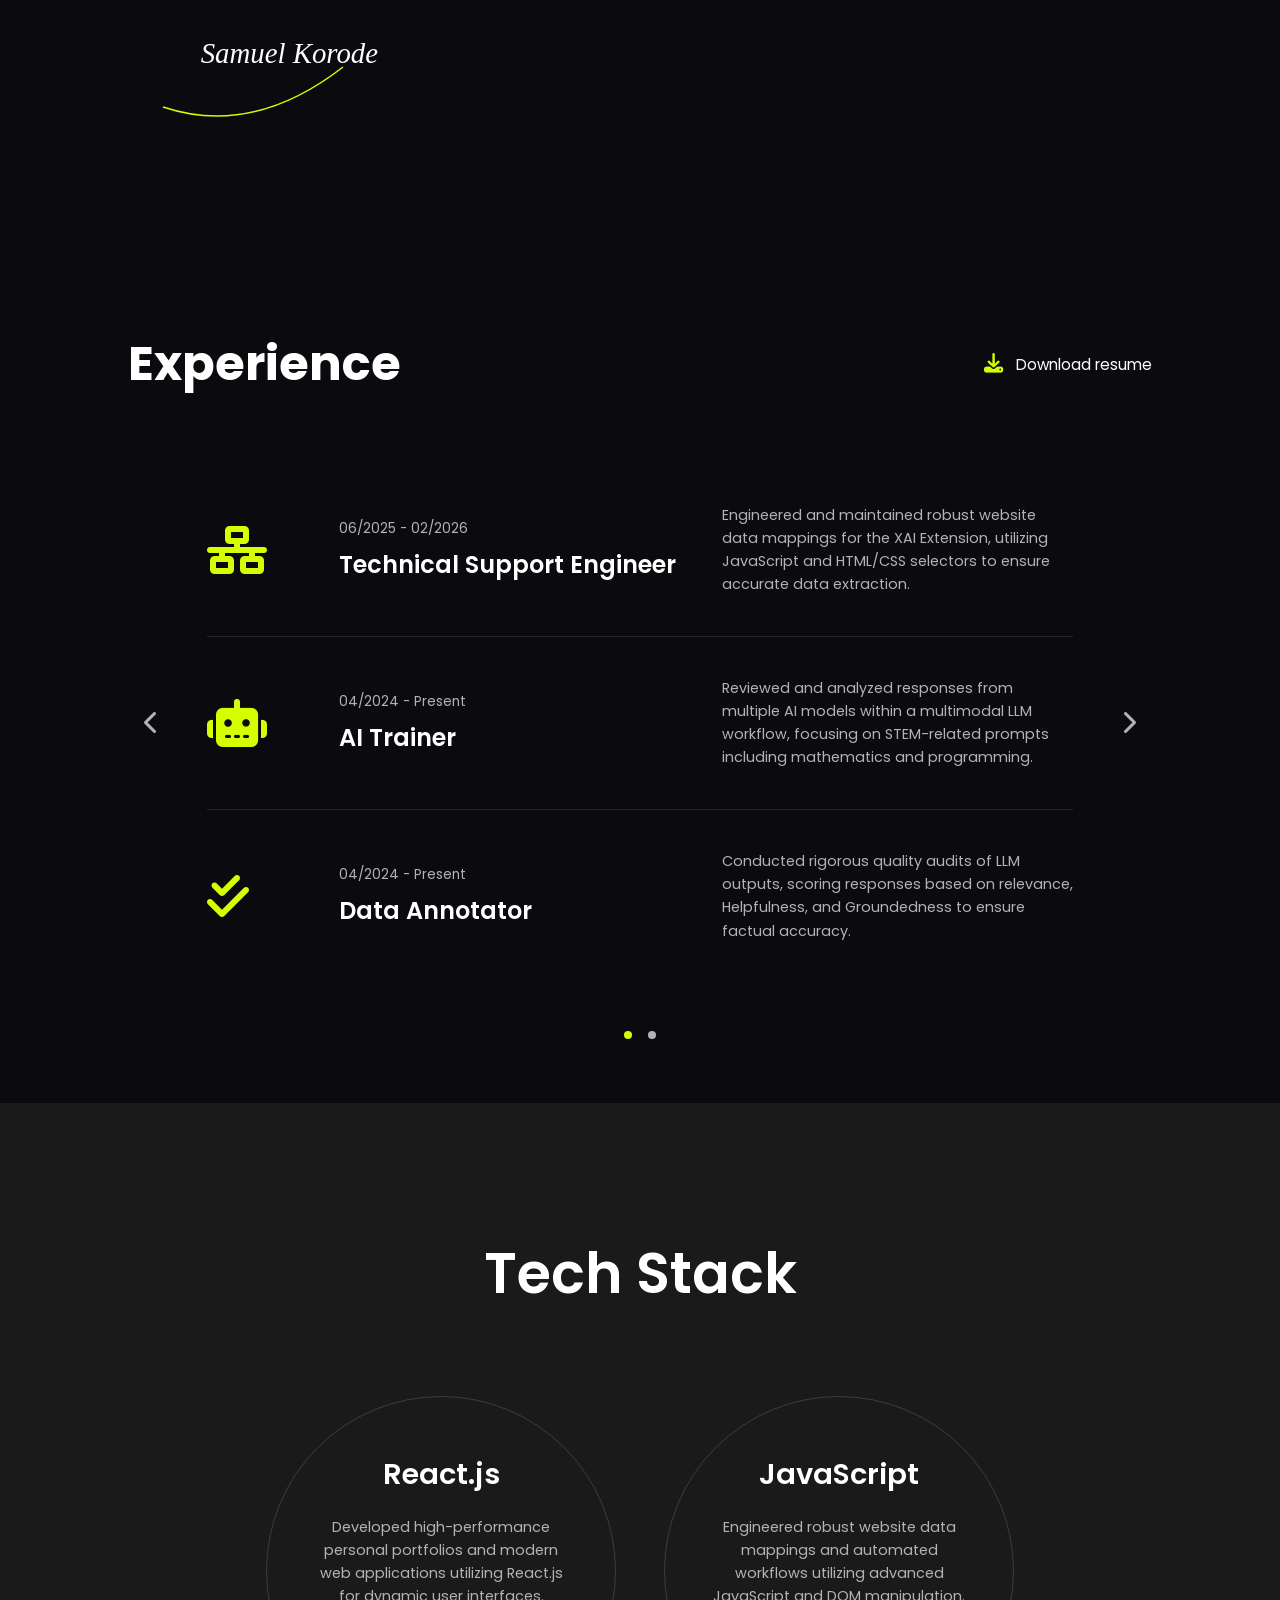
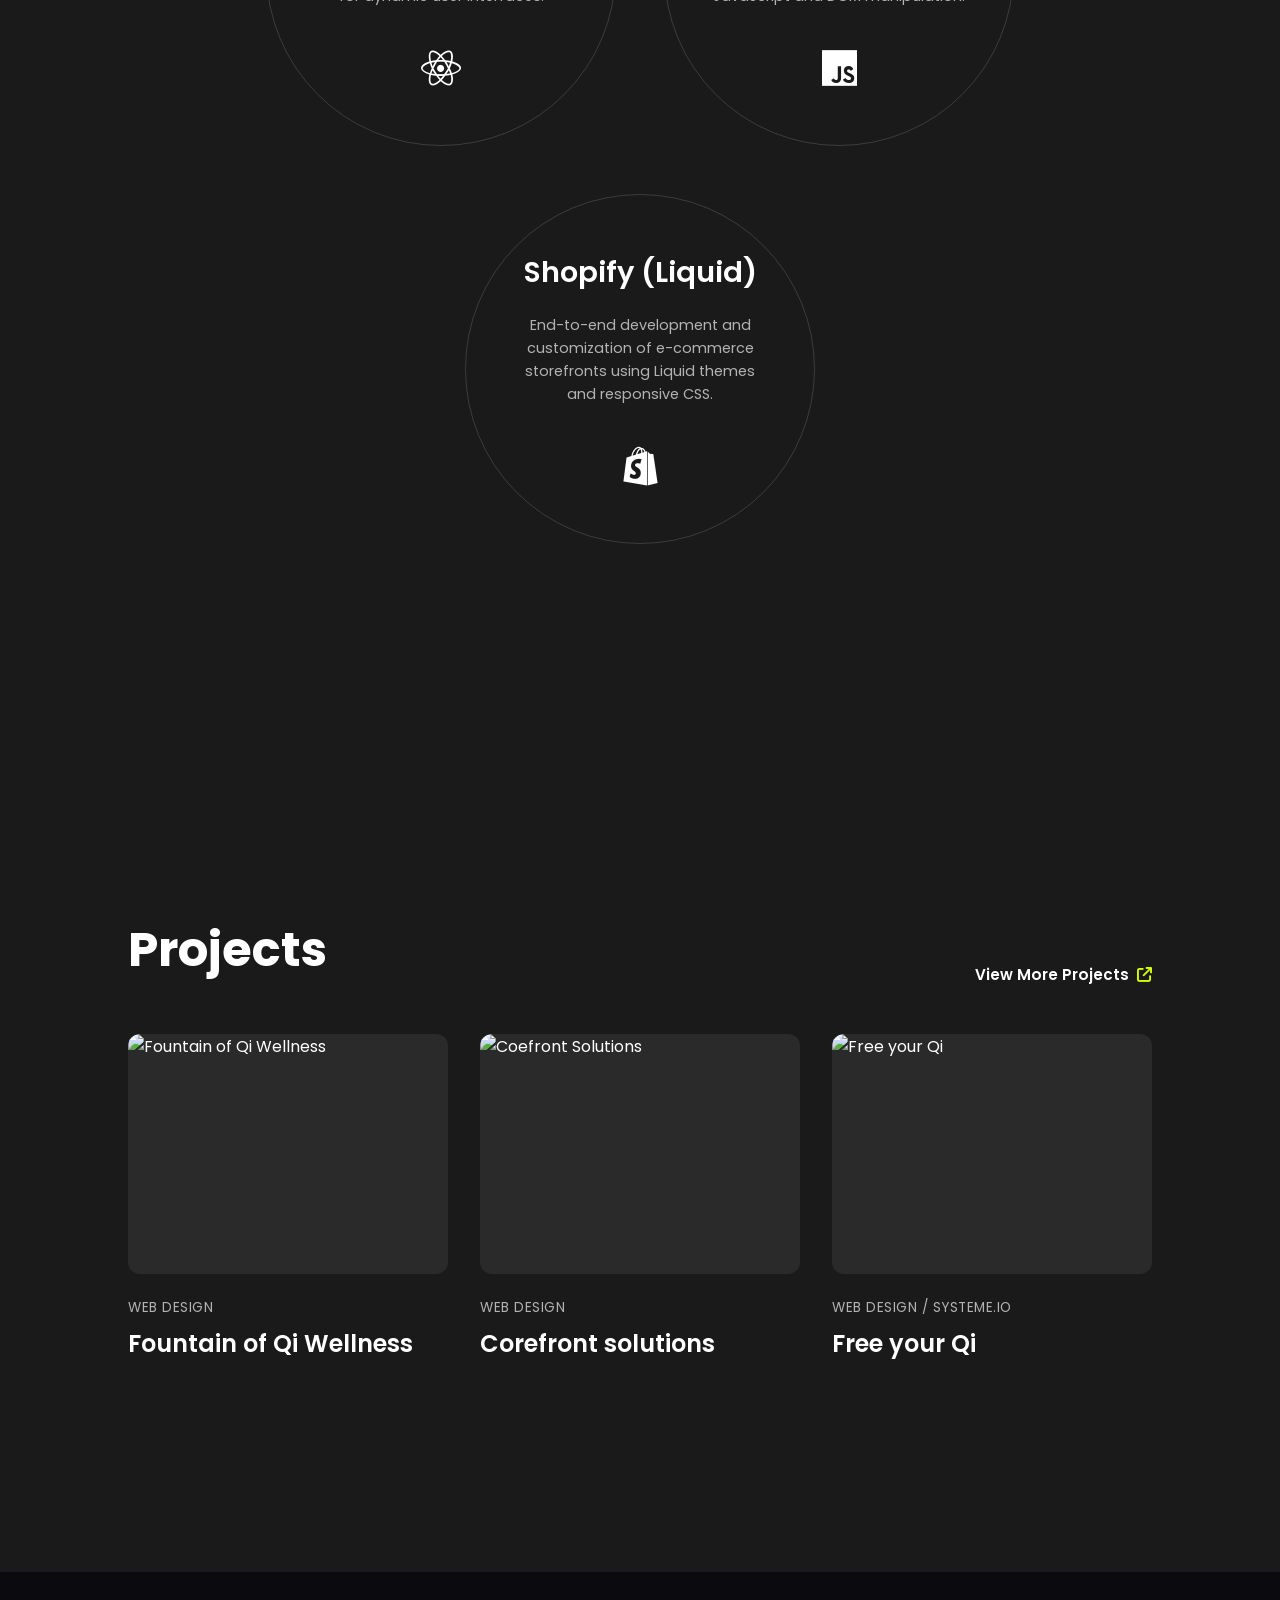
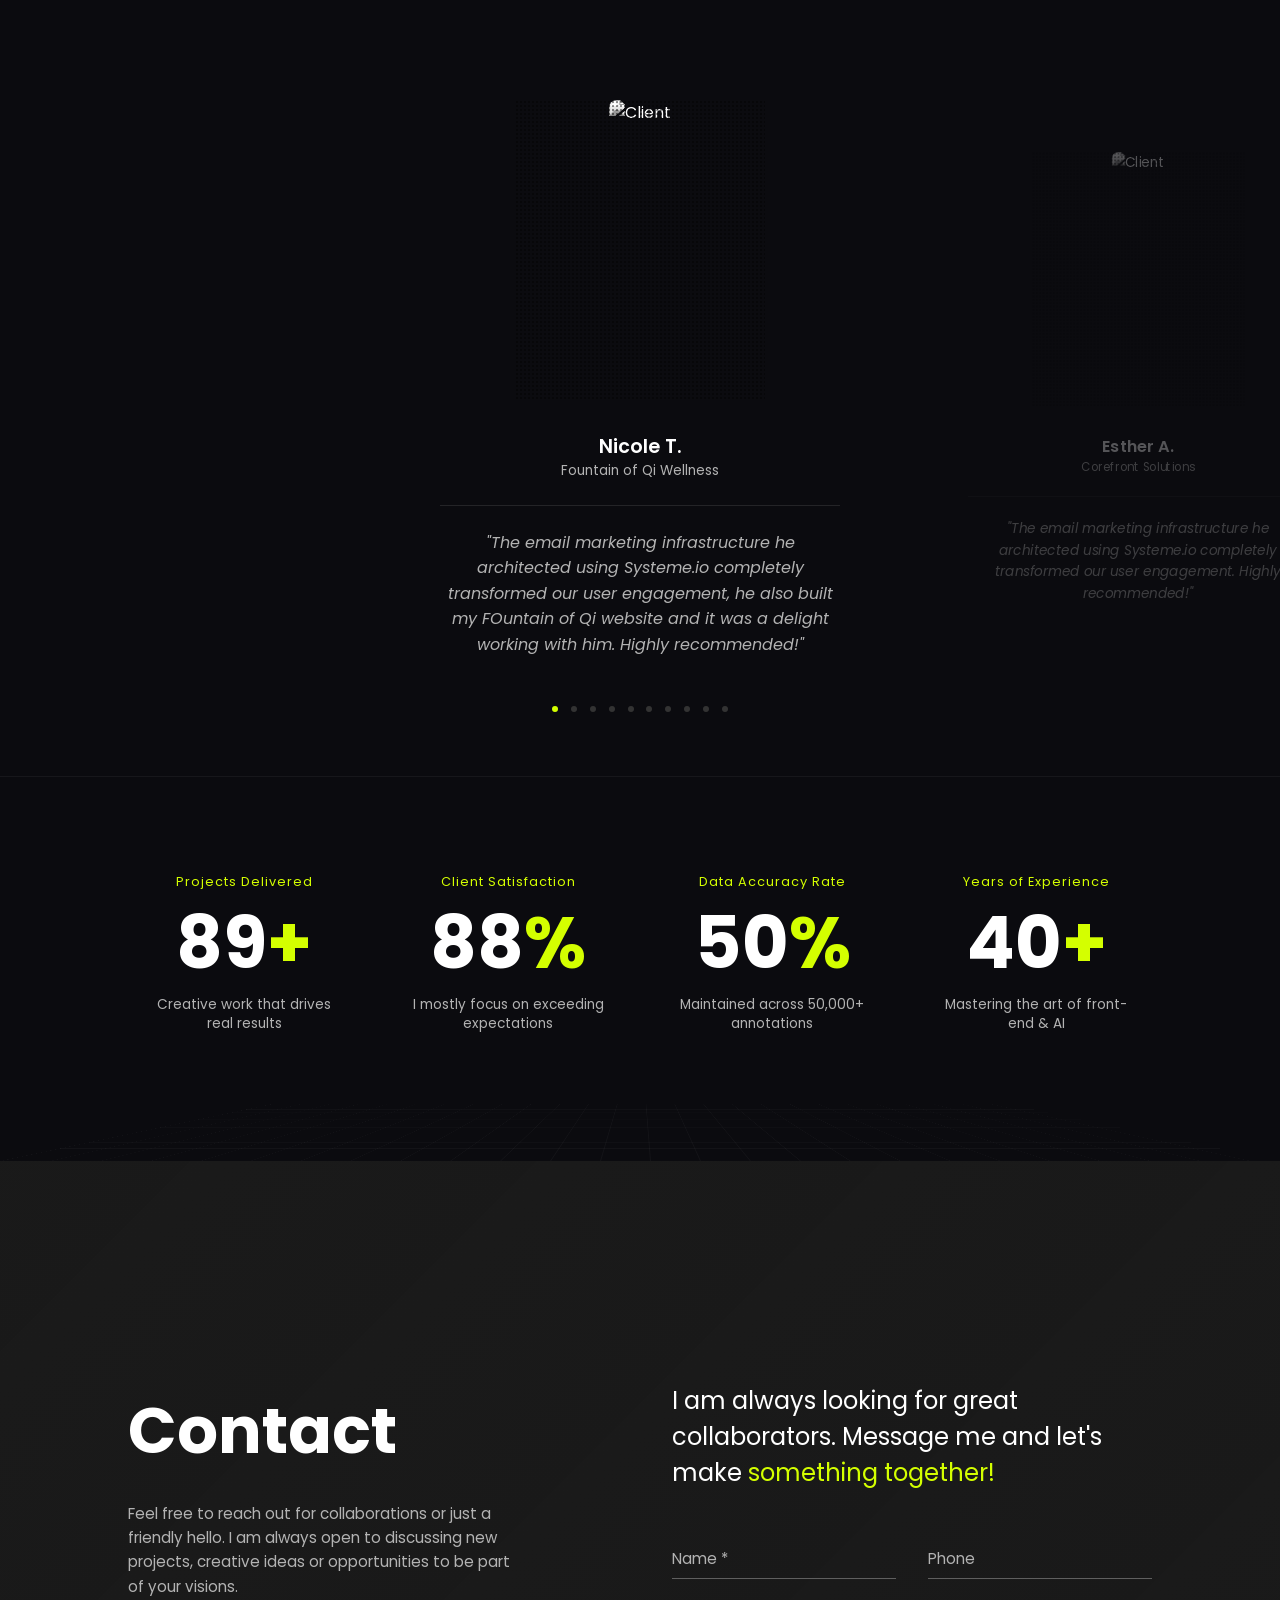
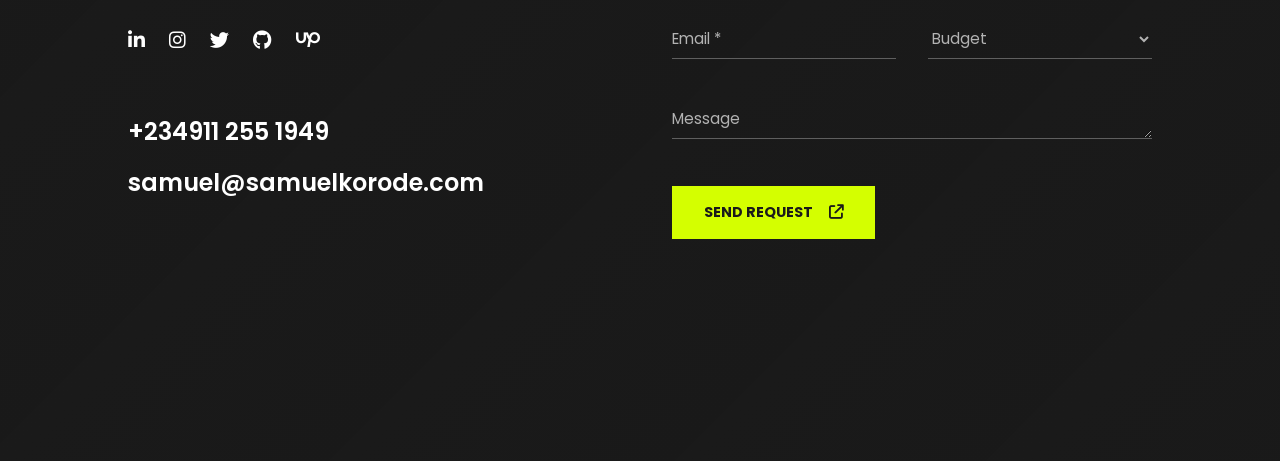
==== commit 91e48779: "Update index.html" ====
--- a/SAMUEL_KORODE/index.html
+++ b/SAMUEL_KORODE/index.html
@@ -536,14 +536,14 @@
             </div>
 
             <div class="contact-details">
-                <p class="contact-phone"><a href="tel:+2349112551949">+2349112551949</a></p>
-                <p class="contact-email"><a href="mailto:samuelabolaji1999@gmail.com">samuelabolaji1999@gmail.com</a></p>
+                <p class="contact-phone"><a href="tel:+2349112551949">+234911 255 1949</a></p>
+                <p class="contact-email"><a href="mailto:samuel@samuelkorode.com">samuel@samuelkorode.com</a></p>
             </div>
         </div>
 
             <div class="contact-right">
                 <h3 class="form-heading">
-                    I am always looking for great collaborators. Let's message me and make <span class="accent-text">something together!</span>
+                    I am always looking for great collaborators. Message me and let's make <span class="accent-text">something together!</span>
                 </h3>
 
                 <form class="contact-form" id="contact-form">
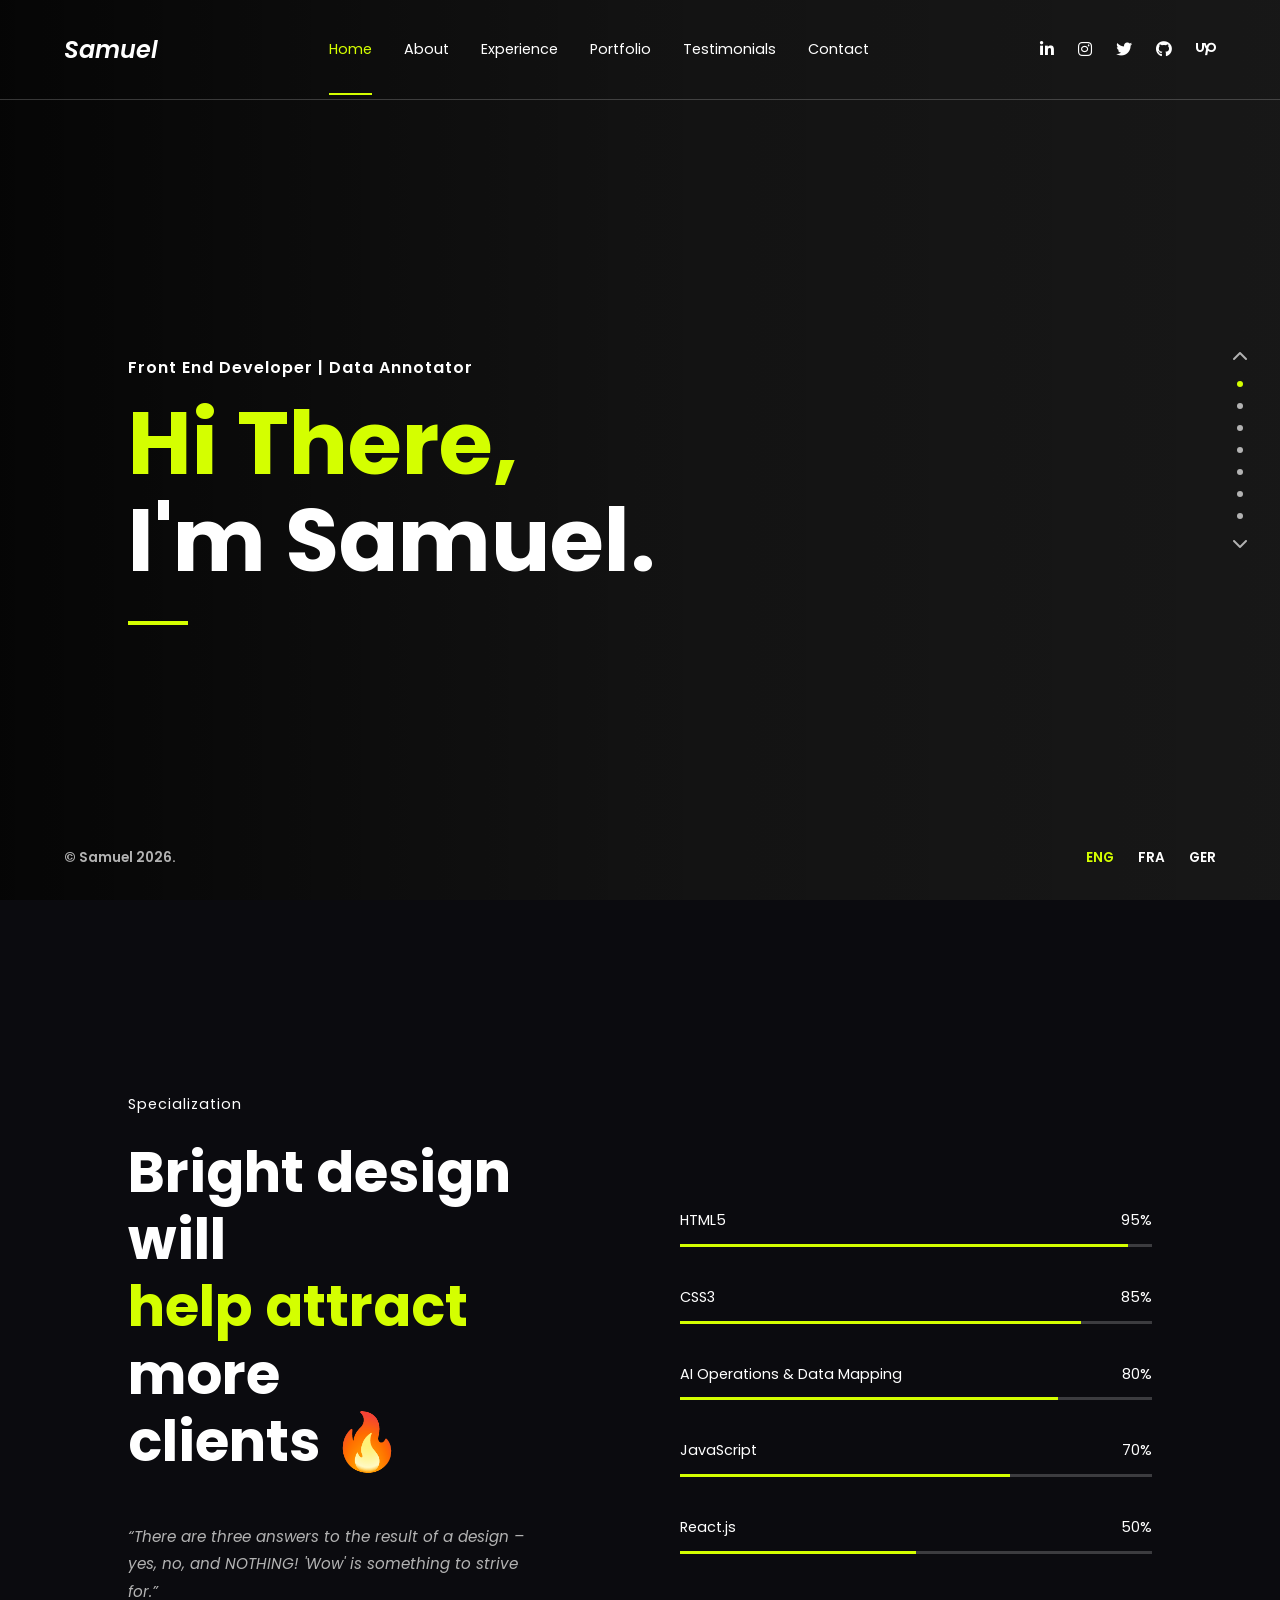
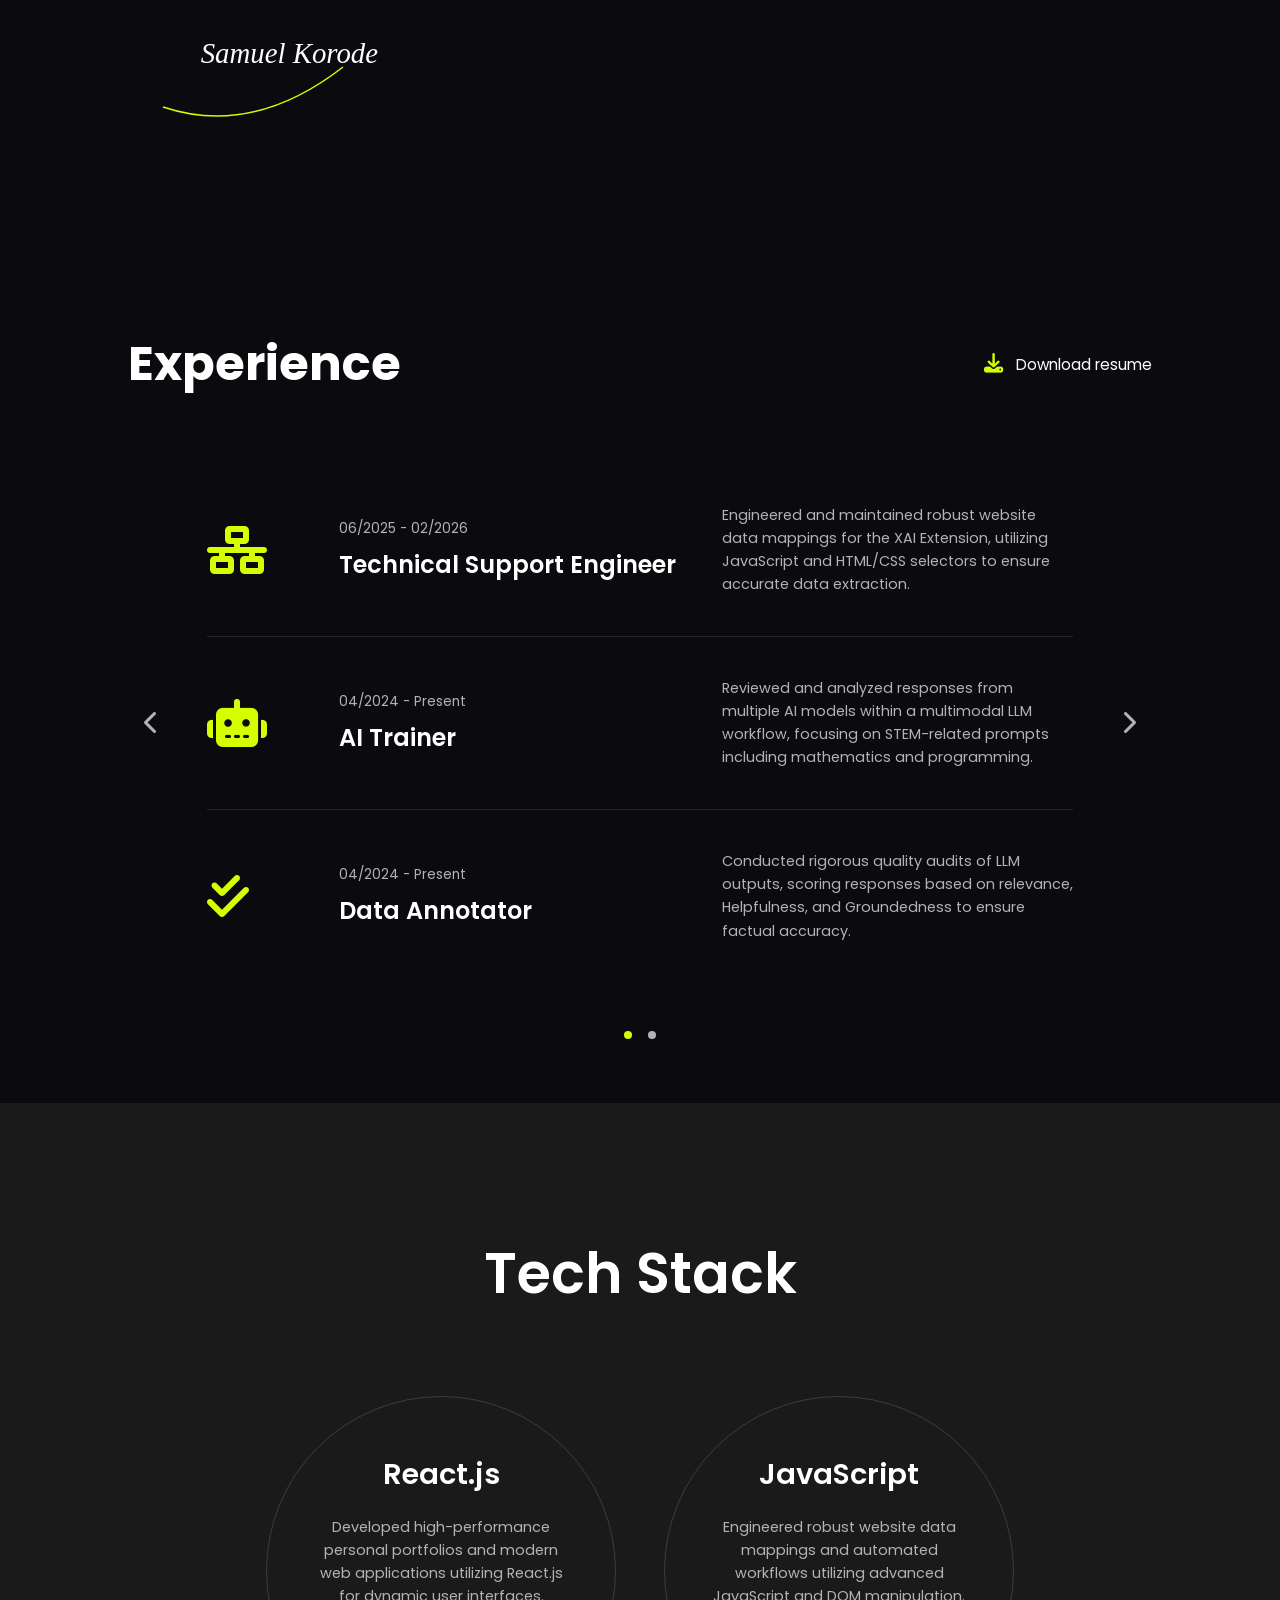
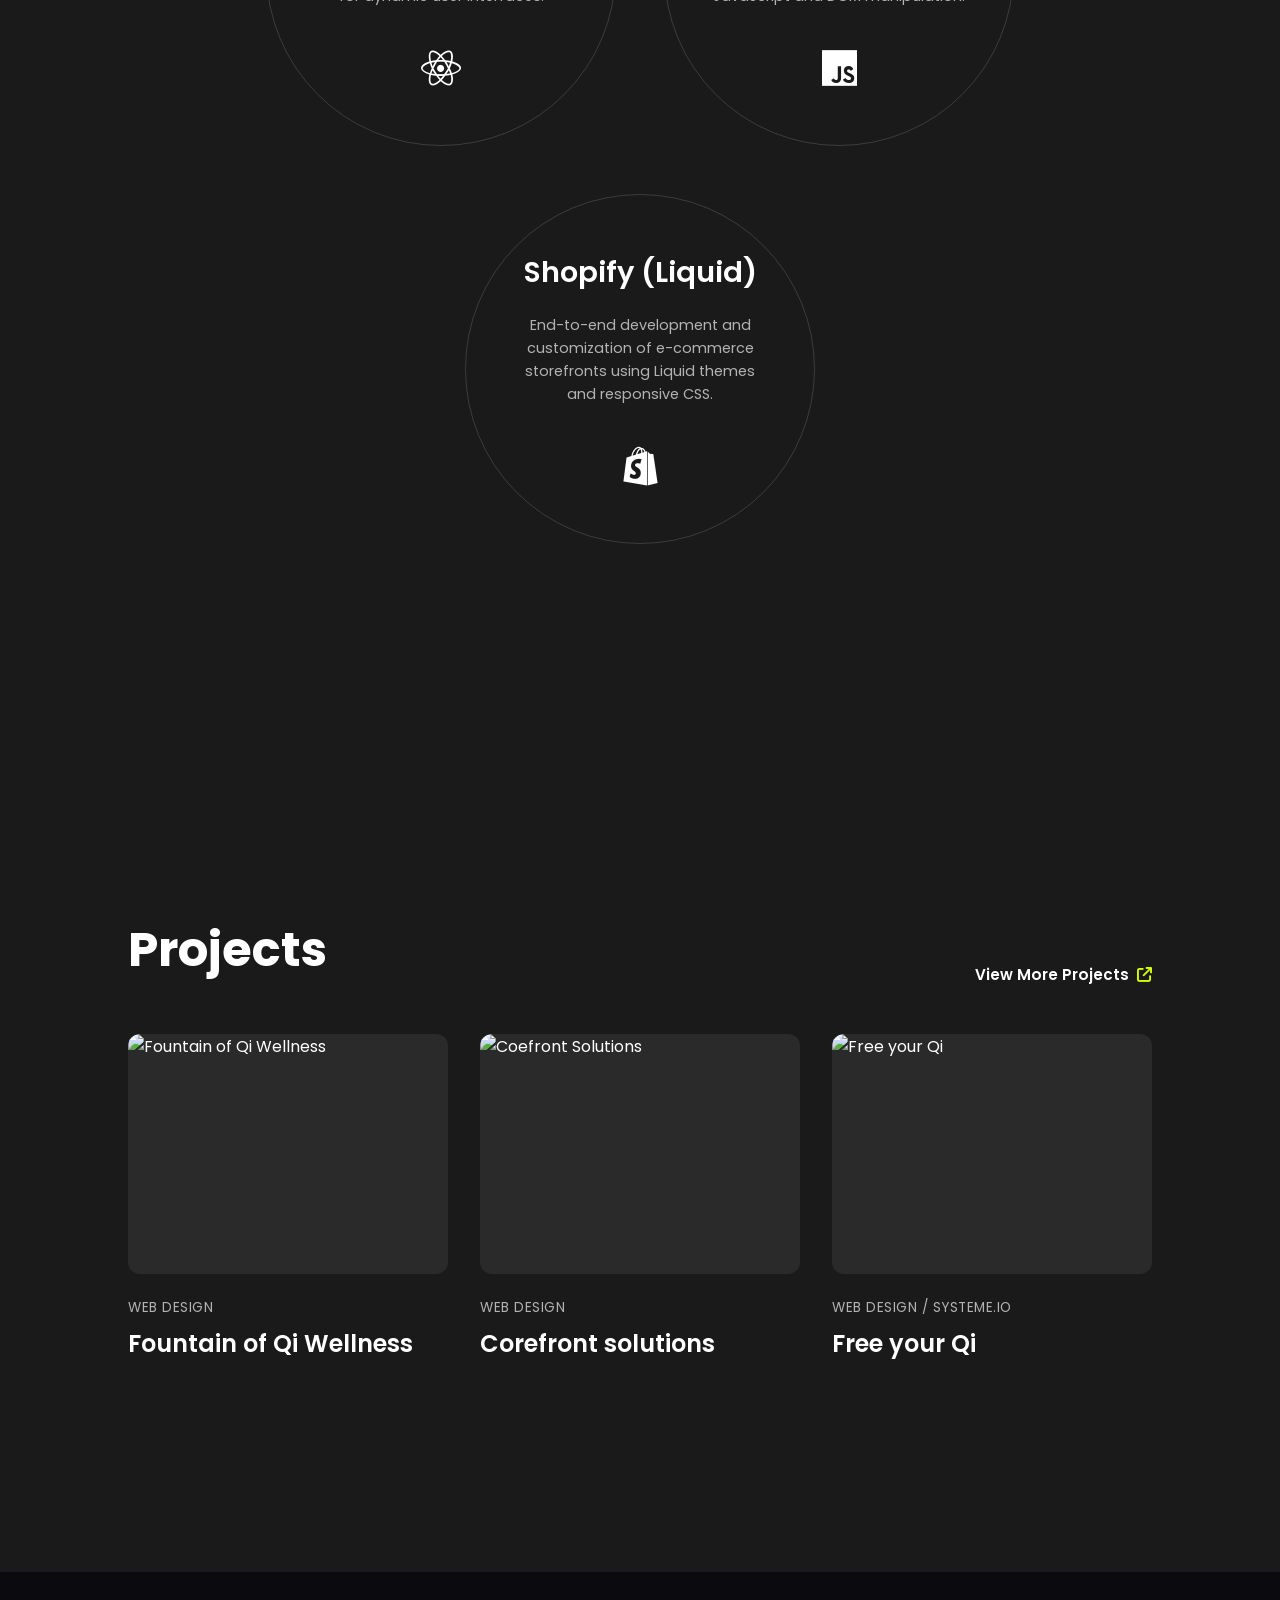
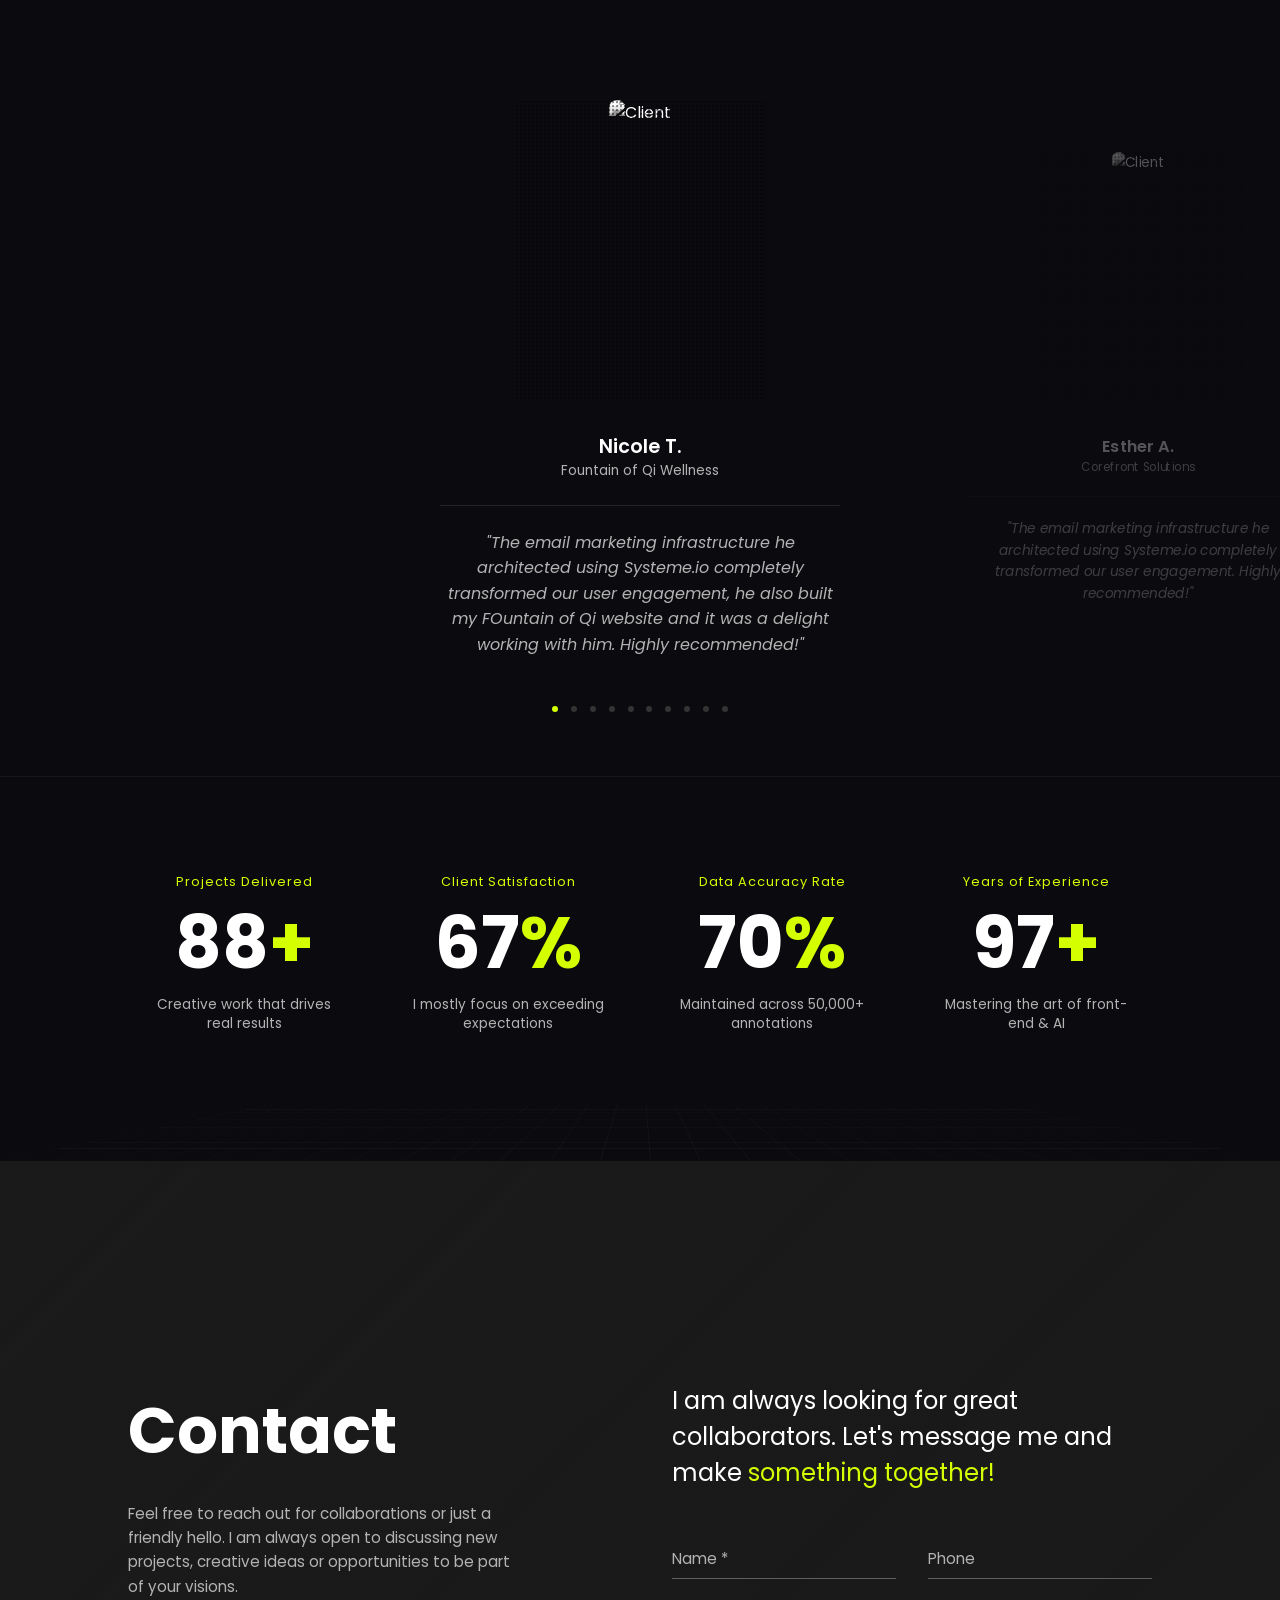
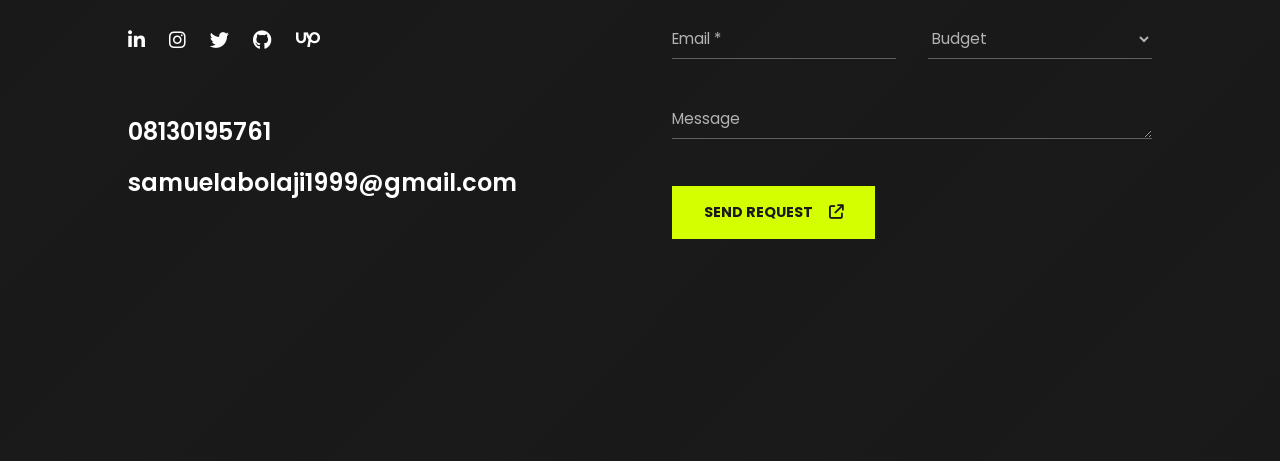
==== commit ee081509: "Update index.html" ====
--- a/SAMUEL_KORODE/index.html
+++ b/SAMUEL_KORODE/index.html
@@ -380,6 +380,16 @@
                         <p class="testi-quote">"The email marketing infrastructure he architected using Systeme.io completely transformed our user engagement. Highly recommended!"</p>
                     </div>
                 </div>
+                <div class="testi-card">
+                    <div class="testi-img">
+                        <img src="https://www.dropbox.com/scl/fi/jn6iae7ium7np8gz6xb0e/Profile_photo_placeholder-1.jpg?rlkey=db9dmgdwpm4e6jnpl2ln03njk&st=sjdr6m1o&raw=1" alt="Client">
+                    </div>
+                    <div class="testi-info">
+                        <h4>Upwork Client</h4>
+                        <p class="testi-role">Nigerian participants needed for a Coca Cola Market Research Project</p>
+                        <p class="testi-quote">"Excellent communication and very reliable throughout the project. Samuel was professional and easy to coordinate with. Would happily collaborate again."</p>
+                    </div>
+                </div>
 
                 <!-- Client 3 -->
                 <div class="testi-card">
@@ -536,14 +546,14 @@
             </div>
 
             <div class="contact-details">
-                <p class="contact-phone"><a href="tel:+2349112551949">+234911 255 1949</a></p>
-                <p class="contact-email"><a href="mailto:samuel@samuelkorode.com">samuel@samuelkorode.com</a></p>
+                <p class="contact-phone"><a href="tel:+2348130195761">08130195761</a></p>
+                <p class="contact-email"><a href="mailto:samuelabolaji1999@gmail.com">samuelabolaji1999@gmail.com</a></p>
             </div>
         </div>
 
             <div class="contact-right">
                 <h3 class="form-heading">
-                    I am always looking for great collaborators. Message me and let's make <span class="accent-text">something together!</span>
+                    I am always looking for great collaborators. Let's message me and make <span class="accent-text">something together!</span>
                 </h3>
 
                 <form class="contact-form" id="contact-form">
@@ -591,6 +601,7 @@
 
 
 
+    <!-- Floating Footer Elements (Shared across sections globally) -->
     <div class="floating-elements dark-mode-elements">
         <div class="copyright">
             &copy; Samuel 2026.
